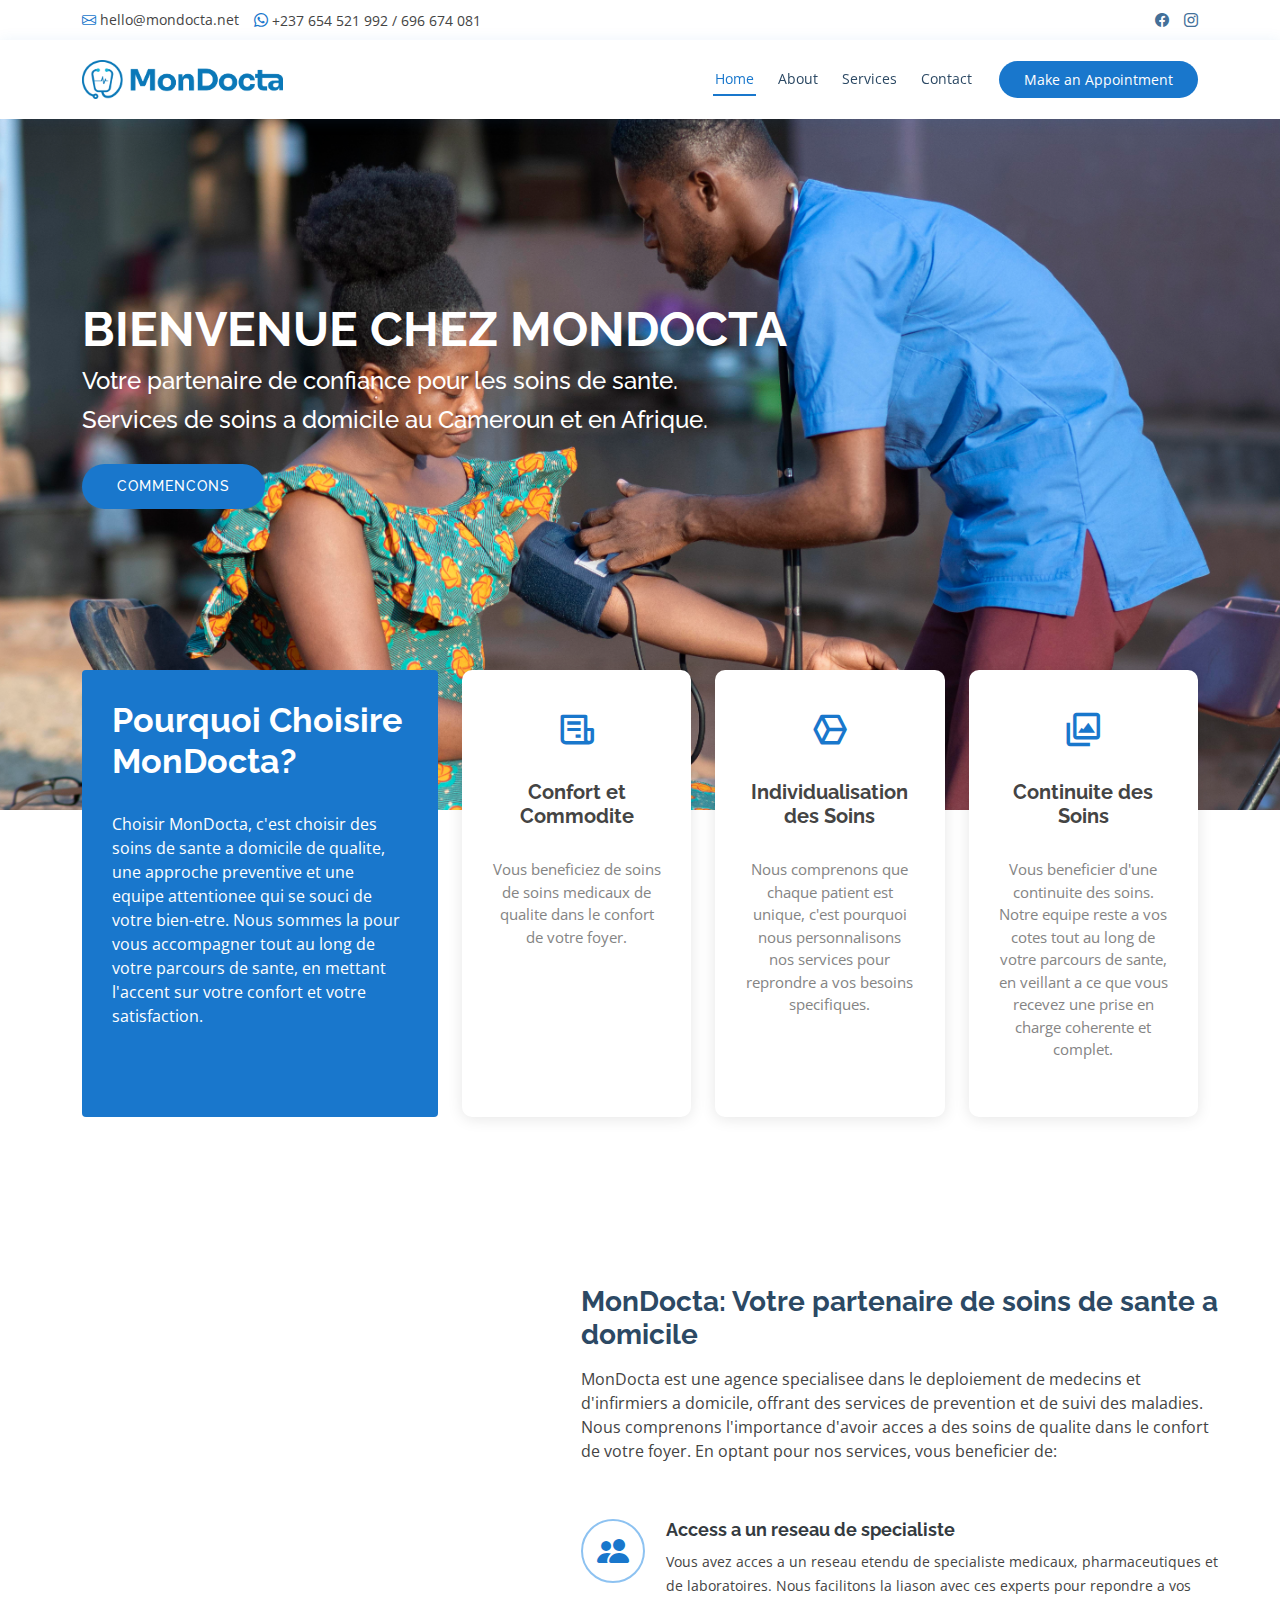
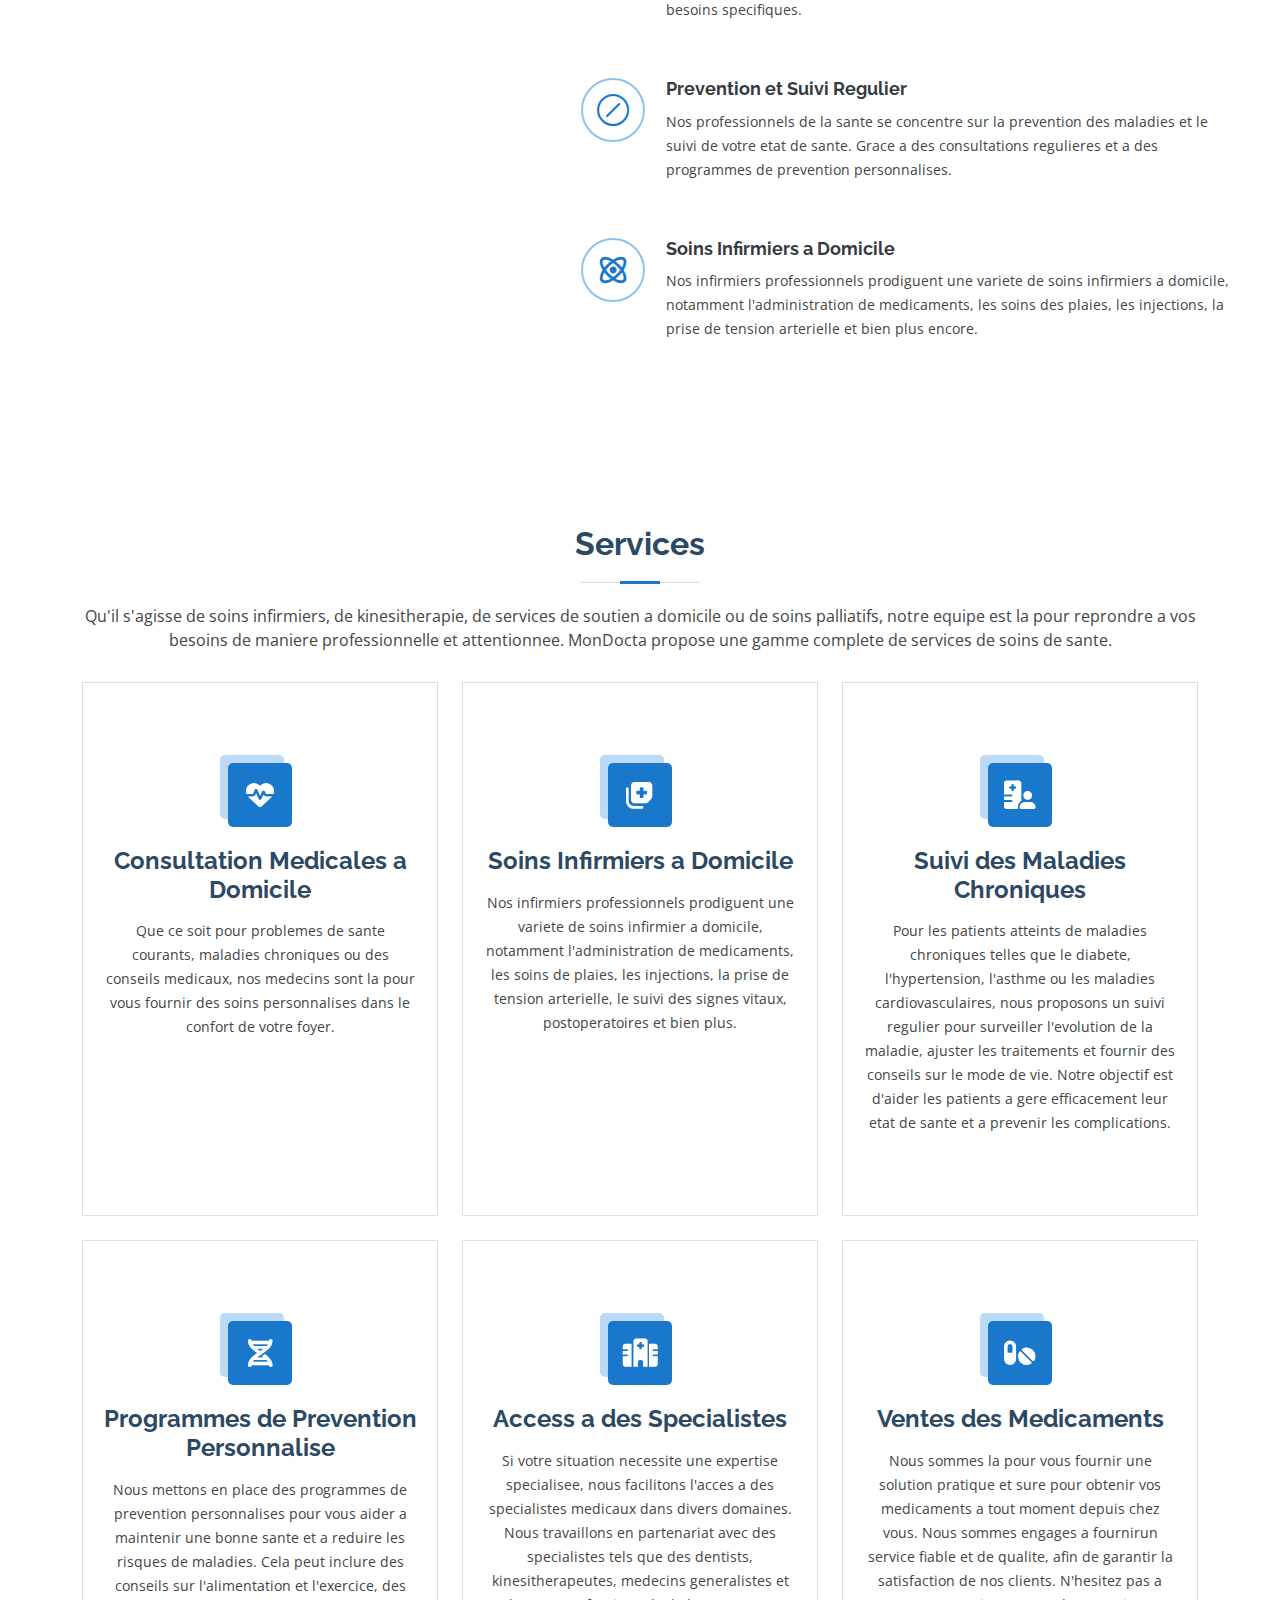
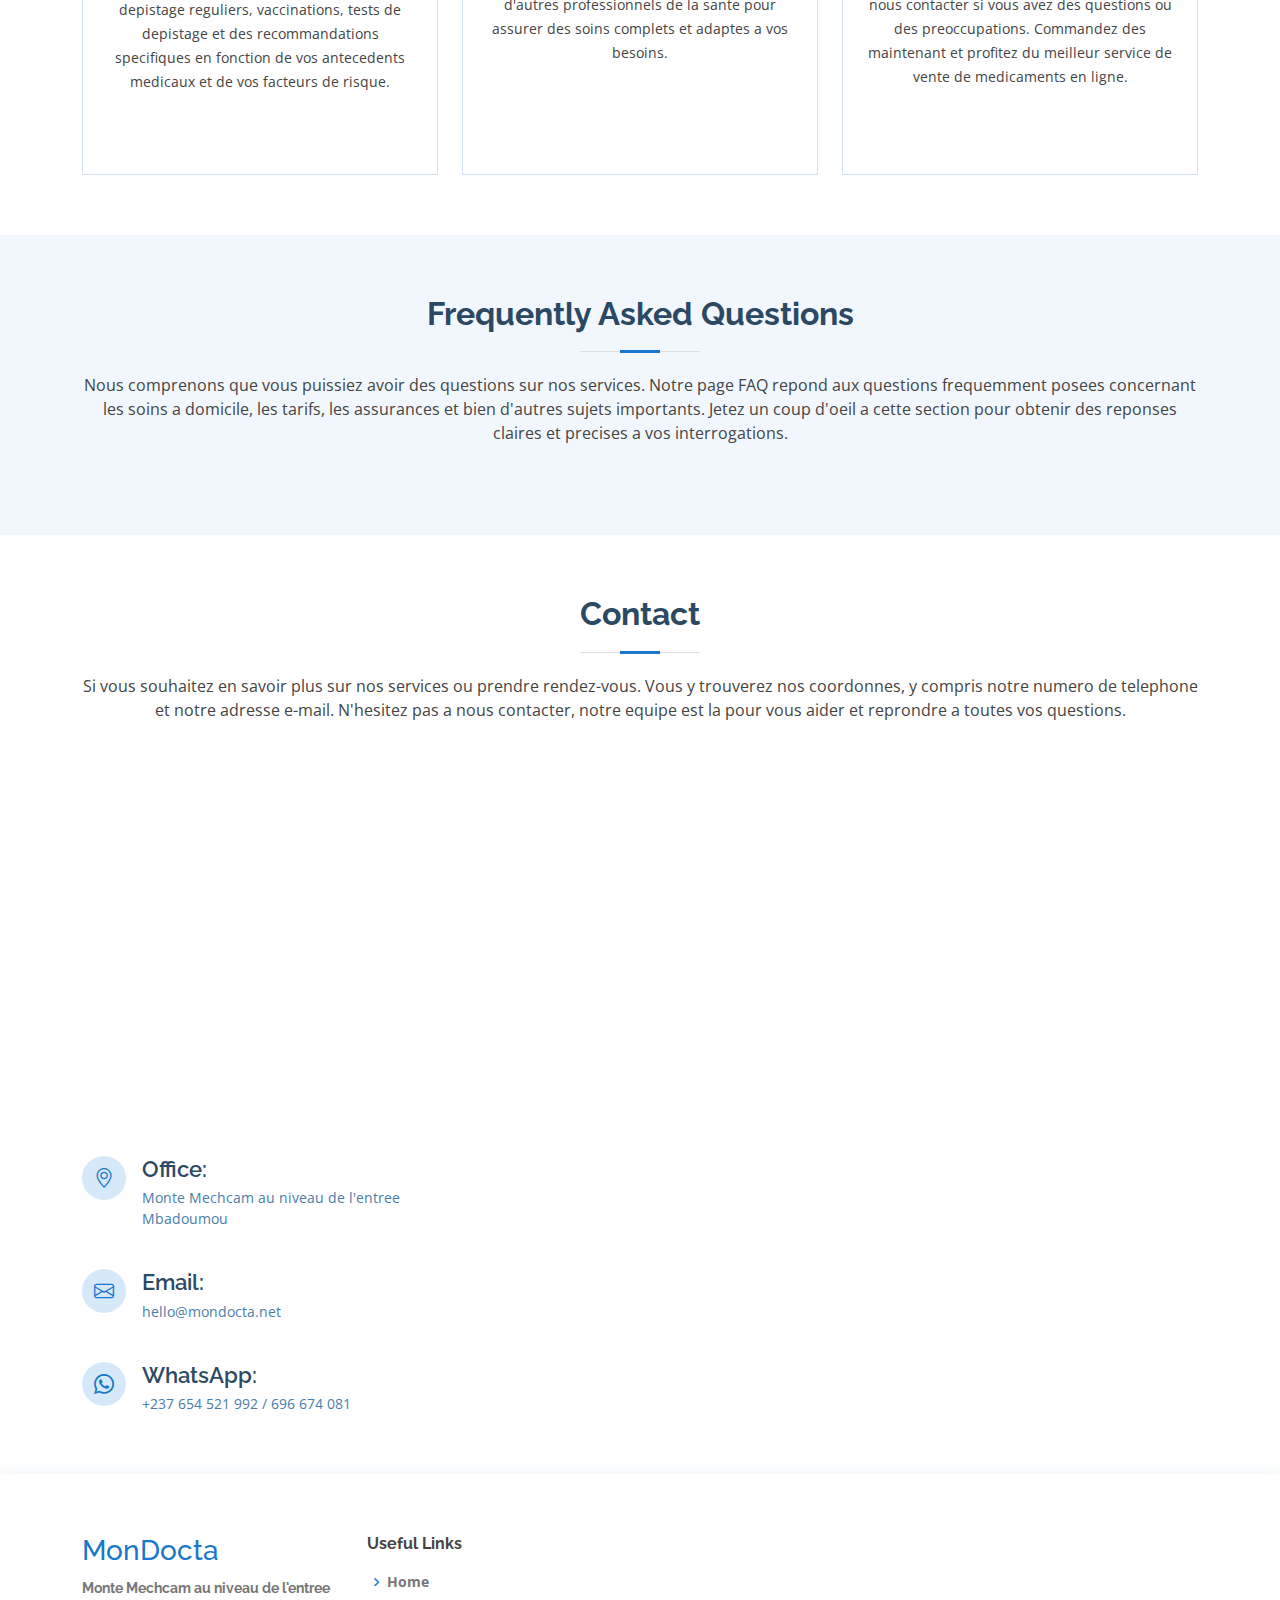
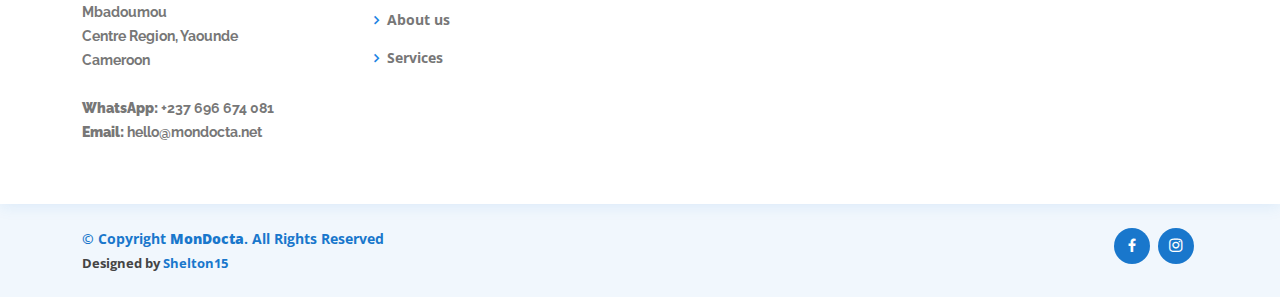
==== index.html @ c76dc9aa "icons changes" ====
<!DOCTYPE html>
<html lang="en">

<head>
  <meta charset="utf-8">
  <meta content="width=device-width, initial-scale=1.0" name="viewport">

  <title>MonDocta - Professional Healthcare Services</title>
  <meta content="" name="description">
  <meta content="" name="keywords">

  <!-- Favicons -->
  <link href="assets/img/Logo-4K.png" rel="icon">
  <link href="assets/img/Logo-4K.png" rel="apple-touch-icon">

  <!-- Google Fonts -->
  <link href="https://fonts.googleapis.com/css?family=Open+Sans:300,300i,400,400i,600,600i,700,700i|Raleway:300,300i,400,400i,500,500i,600,600i,700,700i|Poppins:300,300i,400,400i,500,500i,600,600i,700,700i" rel="stylesheet">

  <!-- Vendor CSS Files -->
  <link href="assets/vendor/fontawesome-free/css/all.min.css" rel="stylesheet">
  <link href="assets/vendor/animate.css/animate.min.css" rel="stylesheet">
  <link href="assets/vendor/bootstrap/css/bootstrap.min.css" rel="stylesheet">
  <link href="assets/vendor/bootstrap-icons/bootstrap-icons.css" rel="stylesheet">
  <link href="assets/vendor/boxicons/css/boxicons.min.css" rel="stylesheet">
  <link href="assets/vendor/glightbox/css/glightbox.min.css" rel="stylesheet">
  <link href="assets/vendor/remixicon/remixicon.css" rel="stylesheet">
  <link href="assets/vendor/swiper/swiper-bundle.min.css" rel="stylesheet">

  <!-- Template Main CSS File -->
  <link href="assets/css/style.css" rel="stylesheet">

  <!-- =======================================================
  * Template Name: Medilab
  * Updated: Mar 10 2023 with Bootstrap v5.2.3
  * Template URL: https://bootstrapmade.com/medilab-free-medical-bootstrap-theme/
  * Author: BootstrapMade.com
  * License: https://bootstrapmade.com/license/
  ======================================================== -->
</head>

<body>

  <!-- ======= Top Bar ======= -->
  <div id="topbar" class="d-flex align-items-center fixed-top">
    <div class="container d-flex justify-content-between">
      <div class="contact-info d-flex align-items-center">
        <i class="bi bi-envelope"></i> <a href="mailto:hello@mondocta.net">hello@mondocta.net</a>
        <i class="bi bi-whatsapp"></i> +237 654 521 992 / 696 674 081
      </div>
      <div class="d-none d-lg-flex social-links align-items-center">
        <!--<a href="#" class="twitter"><i class="bi bi-twitter"></i></a>-->
        <a href="https://www.facebook.com/mondocta237" class="facebook"><i class="bi bi-facebook"></i></a>
        <a href="https://www.instagram.com/mondocta237/" class="instagram"><i class="bi bi-instagram"></i></a>
        <!--<a href="#" class="linkedin"><i class="bi bi-linkedin"></i></i></a>-->
      </div>
    </div>
  </div>

  <!-- ======= Header ======= -->
  <header id="header" class="fixed-top">
    <div class="container d-flex align-items-center">

      <!-- <h1 class="logo me-auto"><a href="index.html">MonDocta</a></h1> -->
      <!-- Uncomment below if you prefer to use an image logo -->
      <a href="index.html" class="logo me-auto"><img src="assets/img/LOGO-TEXT-4K.png" alt="" class="img-fluid"></a>

      <nav id="navbar" class="navbar order-last order-lg-0">
        <ul>
          <li><a class="nav-link scrollto active" href="#hero">Home</a></li>
          <li><a class="nav-link scrollto" href="#about">About</a></li>
          <li><a class="nav-link scrollto" href="#services">Services</a></li>
          <!-- <li><a class="nav-link scrollto" href="#departments">Departments</a></li> -->
          <!-- <li><a class="nav-link scrollto" href="#doctors">Doctors</a></li> -->
          <!-- <li class="dropdown"><a href="#"><span>Drop Down</span> <i class="bi bi-chevron-down"></i></a> -->
            <!-- <ul> -->
              <!-- <li><a href="#">Drop Down 1</a></li> -->
              <!--<li class="dropdown"><a href="#"><span>Deep Drop Down</span> <i class="bi bi-chevron-right"></i></a>
                <ul>
                  <li><a href="#">Deep Drop Down 1</a></li>
                  <li><a href="#">Deep Drop Down 2</a></li>
                  <li><a href="#">Deep Drop Down 3</a></li>
                  <li><a href="#">Deep Drop Down 4</a></li>
                  <li><a href="#">Deep Drop Down 5</a></li>
                </ul>
              </li>-->
              <!-- <li><a href="#">Drop Down 2</a></li> -->
              <!-- <li><a href="#">Drop Down 3</a></li> -->
              <!-- <li><a href="#">Drop Down 4</a></li> -->
            <!-- </ul> -->
          <!-- </li> -->
          <li><a class="nav-link scrollto" href="#contact">Contact</a></li>
        </ul>
        <i class="bi bi-list mobile-nav-toggle"></i>
      </nav><!-- .navbar -->

      <a href="https://wa.me/+237696674081" class="appointment-btn scrollto"><span class="d-none d-md-inline">Make an</span> Appointment</a>

    </div>
  </header><!-- End Header -->

  <!-- ======= Hero Section ======= -->
  <section id="hero" class="d-flex align-items-center">
    <div class="container">
      <h1>Bienvenue chez MonDocta</h1>
      <h2>Votre partenaire de confiance pour les soins de sante.</h2>
      <h2>Services de soins a domicile au Cameroun et en Afrique.</h2>
      <a href="#about" class="btn-get-started scrollto">Commencons</a>
    </div>
  </section><!-- End Hero -->

  <main id="main">

    <!-- ======= Why Us Section ======= -->
    <section id="why-us" class="why-us">
      <div class="container">

        <div class="row">
          <div class="col-lg-4 d-flex align-items-stretch">
            <div class="content">
              <h3>Pourquoi Choisire MonDocta?</h3>
              <p>
                Choisir MonDocta, c'est choisir des soins de sante a domicile de qualite, une approche preventive et une equipe attentionee qui se souci 
                de votre bien-etre. Nous sommes la pour vous accompagner tout au long de votre parcours de sante, en mettant l'accent sur votre confort et votre 
                satisfaction.
              </p>
              <!-- <div class="text-center">
                <a href="#" class="more-btn">Learn More <i class="bx bx-chevron-right"></i></a>
              </div>    -->
            </div>
          </div>
          <div class="col-lg-8 d-flex align-items-stretch">
            <div class="icon-boxes d-flex flex-column justify-content-center">
              <div class="row">
                <div class="col-xl-4 d-flex align-items-stretch">
                  <div class="icon-box mt-4 mt-xl-0">
                    <i class="bx bx-receipt"></i>
                    <h4>Confort et Commodite</h4>
                    <p>Vous beneficiez de soins de soins medicaux de qualite dans le confort de votre foyer.</p>
                  </div>
                </div>
                <div class="col-xl-4 d-flex align-items-stretch">
                  <div class="icon-box mt-4 mt-xl-0">
                    <i class="bx bx-cube-alt"></i>
                    <h4>Individualisation des Soins</h4>
                    <p>Nous comprenons que chaque patient est unique, c'est pourquoi nous personnalisons nos services pour reprondre
                      a vos besoins specifiques.
                    </p>
                  </div>
                </div>
                <div class="col-xl-4 d-flex align-items-stretch">
                  <div class="icon-box mt-4 mt-xl-0">
                    <i class="bx bx-images"></i>
                    <h4>Continuite des Soins</h4>
                    <p>Vous beneficier d'une continuite des soins. Notre equipe reste a vos cotes tout au long de votre parcours de sante, 
                      en veillant a ce que vous recevez une prise en charge coherente et complet.
                    </p>
                  </div>
                </div>
              </div>
            </div><!-- End .content-->
          </div>
        </div>

      </div>
    </section><!-- End Why Us Section -->

    <!-- ======= About Section ======= -->
    <section id="about" class="about">
      <div class="container-fluid">

        <div class="row">
          <div class="col-xl-5 col-lg-6 video-box d-flex justify-content-center align-items-stretch position-relative">
            <!--replace with image here in css file -->
            <!--<a href="https://www.youtube.com/watch?v=jDDaplaOz7Q" class="glightbox play-btn mb-4"></a>-->
          </div>

          <div class="col-xl-7 col-lg-6 icon-boxes d-flex flex-column align-items-stretch justify-content-center py-5 px-lg-5">
            <h3>MonDocta: Votre partenaire de soins de sante a domicile</h3>
            <p>MonDocta est une agence specialisee dans le deploiement de medecins et d'infirmiers a domicile, offrant des services de prevention et de suivi des maladies.
              Nous comprenons l'importance d'avoir acces a des soins de qualite dans le confort de votre foyer. En optant pour nos services, vous beneficier de:
            </p>

            <div class="icon-box">
              <div class="icon"><i class="bi bi-people-fill"></i></div>
              <h4 class="title"><a href="">Access a un reseau de specialiste</a></h4>
              <p class="description">Vous avez acces a un reseau etendu de specialiste medicaux, pharmaceutiques et de laboratoires. Nous facilitons 
                la liason avec ces experts pour repondre a vos besoins specifiques.
              </p>
            </div>

            <div class="icon-box">
              <div class="icon"><i class="bi bi-slash-circle"></i></div>
              <h4 class="title"><a href="">Prevention et Suivi Regulier</a></h4>
              <p class="description">Nos professionnels de la sante se concentre sur la prevention des maladies et le suivi de votre etat de sante. Grace a des consultations regulieres et a des programmes de prevention
                personnalises.
              </p>
            </div>

            <div class="icon-box">
              <div class="icon"><i class="bx bx-atom"></i></div>
              <h4 class="title"><a href="">Soins Infirmiers a Domicile </a></h4>
              <p class="description">Nos infirmiers professionnels prodiguent une variete de soins infirmiers a domicile, notamment l'administration de medicaments, les soins des plaies, les injections, la prise de tension arterielle
                et bien plus encore.
              </p>
            </div>

          </div>
        </div>

      </div>
    </section><!-- End About Section -->

    <!-- ======= Counts Section ======= -->
    <!-- <section id="counts" class="counts">
      <div class="container">

        <div class="row">

          <div class="col-lg-3 col-md-6">
            <div class="count-box">
              <i class="fas fa-user-md"></i>
              <span data-purecounter-start="0" data-purecounter-end="85" data-purecounter-duration="1" class="purecounter"></span>
              <p>Doctors</p>
            </div>
          </div>

          <div class="col-lg-3 col-md-6 mt-5 mt-md-0">
            <div class="count-box">
              <i class="far fa-hospital"></i>
              <span data-purecounter-start="0" data-purecounter-end="18" data-purecounter-duration="1" class="purecounter"></span>
              <p>Departments</p>
            </div>
          </div>

          <div class="col-lg-3 col-md-6 mt-5 mt-lg-0">
            <div class="count-box">
              <i class="fas fa-flask"></i>
              <span data-purecounter-start="0" data-purecounter-end="12" data-purecounter-duration="1" class="purecounter"></span>
              <p>Research Labs</p>
            </div>
          </div>

          <div class="col-lg-3 col-md-6 mt-5 mt-lg-0">
            <div class="count-box">
              <i class="fas fa-award"></i>
              <span data-purecounter-start="0" data-purecounter-end="150" data-purecounter-duration="1" class="purecounter"></span>
              <p>Awards</p>
            </div>
          </div>

        </div>

      </div>
    </section>End Counts Section -->

    <!-- ======= Services Section ======= -->
    <section id="services" class="services">
      <div class="container">

        <div class="section-title">
          <h2>Services</h2>
          <p>Qu'il s'agisse de soins infirmiers, de kinesitherapie, de services de soutien a domicile ou de soins palliatifs,
            notre equipe est la pour reprondre a vos besoins de maniere professionnelle et attentionnee. MonDocta propose une
            gamme complete de services de soins de sante.
          </p>
        </div>

        <div class="row">
          <div class="col-lg-4 col-md-6 d-flex align-items-stretch">
            <div class="icon-box">
              <div class="icon"><i class="fas fa-heartbeat"></i></div>
              <h4><a href="">Consultation Medicales a Domicile</a></h4>
              <p>Que ce soit pour problemes de sante courants, maladies chroniques ou des conseils medicaux, nos 
                medecins sont la pour vous fournir des soins personnalises dans le confort de votre foyer. 
              </p>
            </div>
          </div>

          <div class="col-lg-4 col-md-6 d-flex align-items-stretch mt-4 mt-md-0">
            <div class="icon-box">
              <div class="icon"><i class="fas fa-notes-medical"></i></div>
              <h4><a href="">Soins Infirmiers a Domicile</a></h4>
              <p>Nos infirmiers professionnels prodiguent une variete de soins infirmier a domicile, notamment l'administration 
                de medicaments, les soins de plaies, les injections, la prise de tension arterielle, le suivi des signes vitaux,
                postoperatoires et bien plus.
              </p>
            </div>
          </div>

          <div class="col-lg-4 col-md-6 d-flex align-items-stretch mt-4 mt-lg-0">
            <div class="icon-box">
              <div class="icon"><i class="fas fa-hospital-user"></i></div>
              <h4><a href="">Suivi des Maladies Chroniques</a></h4>
              <p>Pour les patients atteints de maladies chroniques telles que le diabete, l'hypertension, l'asthme ou les maladies
                cardiovasculaires, nous proposons un suivi regulier pour surveiller l'evolution de la maladie, ajuster les traitements
                et fournir des conseils sur le mode de vie. Notre objectif est d'aider les patients a gere efficacement leur etat de sante
                et a prevenir les complications. 
              </p>
            </div>
          </div>

          <div class="col-lg-4 col-md-6 d-flex align-items-stretch mt-4">
            <div class="icon-box">
              <div class="icon"><i class="fas fa-dna"></i></div>
              <h4><a href="">Programmes de Prevention Personnalise</a></h4>
              <p>Nous mettons en place des programmes de prevention personnalises pour vous aider a maintenir une bonne sante et a reduire les
                risques de maladies. Cela peut inclure des conseils sur l'alimentation et l'exercice, des depistage reguliers, vaccinations, 
                tests de depistage et des recommandations specifiques en fonction de vos antecedents medicaux et de vos facteurs de risque.
              </p>
            </div>
          </div>

          <div class="col-lg-4 col-md-6 d-flex align-items-stretch mt-4">
            <div class="icon-box">
              <div class="icon"><i class="fas fa-hospital"></i></div>
              <h4><a href="">Access a des Specialistes</a></h4>
              <p>Si votre situation necessite une expertise specialisee, nous facilitons l'acces a des specialistes medicaux dans divers domaines.
                Nous travaillons en partenariat avec des specialistes tels que des dentists, kinesitherapeutes, medecins generalistes et d'autres
                professionnels de la sante pour assurer des soins complets et adaptes a vos besoins.
              </p>
            </div>
          </div>

          <div class="col-lg-4 col-md-6 d-flex align-items-stretch mt-4">
            <div class="icon-box">
              <div class="icon"><i class="fas fa-pills"></i></div>
              <h4><a href="">Ventes des Medicaments</a></h4>
              <p>Nous sommes la pour vous fournir une solution pratique et sure pour obtenir vos medicaments a tout moment depuis chez vous. Nous
                sommes engages a fournirun service fiable et de qualite, afin de garantir la satisfaction de nos clients. N'hesitez pas a nous 
                contacter si vous avez des questions ou des preoccupations. Commandez des maintenant et profitez du meilleur service de vente de 
                medicaments en ligne.
              </p>
            </div>
          </div>

        </div>

      </div>
    </section><!-- End Services Section -->

    <!-- ======= Appointment Section ======= -->
    <!-- <section id="appointment" class="appointment section-bg">
      <div class="container">

        <div class="section-title">
          <h2>Make an Appointment</h2>
          <p>Magnam dolores commodi suscipit. Necessitatibus eius consequatur ex aliquid fuga eum quidem. Sit sint consectetur velit. Quisquam quos quisquam cupiditate. Et nemo qui impedit suscipit alias ea. Quia fugiat sit in iste officiis commodi quidem hic quas.</p>
        </div>

        <form action="forms/appointment.php" method="post" role="form" class="php-email-form">
          <div class="row">
            <div class="col-md-4 form-group">
              <input type="text" name="name" class="form-control" id="name" placeholder="Your Name" data-rule="minlen:4" data-msg="Please enter at least 4 chars">
              <div class="validate"></div>
            </div>
            <div class="col-md-4 form-group mt-3 mt-md-0">
              <input type="email" class="form-control" name="email" id="email" placeholder="Your Email" data-rule="email" data-msg="Please enter a valid email">
              <div class="validate"></div>
            </div>
            <div class="col-md-4 form-group mt-3 mt-md-0">
              <input type="tel" class="form-control" name="phone" id="phone" placeholder="Your Phone" data-rule="minlen:4" data-msg="Please enter at least 4 chars">
              <div class="validate"></div>
            </div>
          </div>
          <div class="row">
            <div class="col-md-4 form-group mt-3">
              <input type="datetime" name="date" class="form-control datepicker" id="date" placeholder="Appointment Date" data-rule="minlen:4" data-msg="Please enter at least 4 chars">
              <div class="validate"></div>
            </div>
            <div class="col-md-4 form-group mt-3">
              <select name="department" id="department" class="form-select">
                <option value="">Select Department</option>
                <option value="Department 1">Department 1</option>
                <option value="Department 2">Department 2</option>
                <option value="Department 3">Department 3</option>
              </select>
              <div class="validate"></div>
            </div>
            <div class="col-md-4 form-group mt-3">
              <select name="doctor" id="doctor" class="form-select">
                <option value="">Select Doctor</option>
                <option value="Doctor 1">Doctor 1</option>
                <option value="Doctor 2">Doctor 2</option>
                <option value="Doctor 3">Doctor 3</option>
              </select>
              <div class="validate"></div>
            </div>
          </div>

          <div class="form-group mt-3">
            <textarea class="form-control" name="message" rows="5" placeholder="Message (Optional)"></textarea>
            <div class="validate"></div>
          </div>
          <div class="mb-3">
            <div class="loading">Loading</div>
            <div class="error-message"></div>
            <div class="sent-message">Your appointment request has been sent successfully. Thank you!</div>
          </div>
          <div class="text-center"><button type="submit">Make an Appointment</button></div>
        </form>

      </div>
    </section>End Appointment Section -->

    <!-- ======= Departments Section ======= -->
    <!-- <section id="departments" class="departments">
      <div class="container">

        <div class="section-title">
          <h2>Departments</h2>
          <p>Magnam dolores commodi suscipit. Necessitatibus eius consequatur ex aliquid fuga eum quidem. Sit sint consectetur velit. Quisquam quos quisquam cupiditate. Et nemo qui impedit suscipit alias ea. Quia fugiat sit in iste officiis commodi quidem hic quas.</p>
        </div>

        <div class="row gy-4">
          <div class="col-lg-3">
            <ul class="nav nav-tabs flex-column">
              <li class="nav-item">
                <a class="nav-link active show" data-bs-toggle="tab" href="#tab-1">Cardiology</a>
              </li>
              <li class="nav-item">
                <a class="nav-link" data-bs-toggle="tab" href="#tab-2">Neurology</a>
              </li>
              <li class="nav-item">
                <a class="nav-link" data-bs-toggle="tab" href="#tab-3">Hepatology</a>
              </li>
              <li class="nav-item">
                <a class="nav-link" data-bs-toggle="tab" href="#tab-4">Pediatrics</a>
              </li>
              <li class="nav-item">
                <a class="nav-link" data-bs-toggle="tab" href="#tab-5">Eye Care</a>
              </li>
            </ul>
          </div>
          <div class="col-lg-9">
            <div class="tab-content">
              <div class="tab-pane active show" id="tab-1">
                <div class="row gy-4">
                  <div class="col-lg-8 details order-2 order-lg-1">
                    <h3>Cardiology</h3>
                    <p class="fst-italic">Qui laudantium consequatur laborum sit qui ad sapiente dila parde sonata raqer a videna mareta paulona marka</p>
                    <p>Et nobis maiores eius. Voluptatibus ut enim blanditiis atque harum sint. Laborum eos ipsum ipsa odit magni. Incidunt hic ut molestiae aut qui. Est repellat minima eveniet eius et quis magni nihil. Consequatur dolorem quaerat quos qui similique accusamus nostrum rem vero</p>
                  </div>
                  <div class="col-lg-4 text-center order-1 order-lg-2">
                    <img src="assets/img/departments-1.jpg" alt="" class="img-fluid">
                  </div>
                </div>
              </div>
              <div class="tab-pane" id="tab-2">
                <div class="row gy-4">
                  <div class="col-lg-8 details order-2 order-lg-1">
                    <h3>Et blanditiis nemo veritatis excepturi</h3>
                    <p class="fst-italic">Qui laudantium consequatur laborum sit qui ad sapiente dila parde sonata raqer a videna mareta paulona marka</p>
                    <p>Ea ipsum voluptatem consequatur quis est. Illum error ullam omnis quia et reiciendis sunt sunt est. Non aliquid repellendus itaque accusamus eius et velit ipsa voluptates. Optio nesciunt eaque beatae accusamus lerode pakto madirna desera vafle de nideran pal</p>
                  </div>
                  <div class="col-lg-4 text-center order-1 order-lg-2">
                    <img src="assets/img/departments-2.jpg" alt="" class="img-fluid">
                  </div>
                </div>
              </div>
              <div class="tab-pane" id="tab-3">
                <div class="row gy-4">
                  <div class="col-lg-8 details order-2 order-lg-1">
                    <h3>Impedit facilis occaecati odio neque aperiam sit</h3>
                    <p class="fst-italic">Eos voluptatibus quo. Odio similique illum id quidem non enim fuga. Qui natus non sunt dicta dolor et. In asperiores velit quaerat perferendis aut</p>
                    <p>Iure officiis odit rerum. Harum sequi eum illum corrupti culpa veritatis quisquam. Neque necessitatibus illo rerum eum ut. Commodi ipsam minima molestiae sed laboriosam a iste odio. Earum odit nesciunt fugiat sit ullam. Soluta et harum voluptatem optio quae</p>
                  </div>
                  <div class="col-lg-4 text-center order-1 order-lg-2">
                    <img src="assets/img/departments-3.jpg" alt="" class="img-fluid">
                  </div>
                </div>
              </div>
              <div class="tab-pane" id="tab-4">
                <div class="row gy-4">
                  <div class="col-lg-8 details order-2 order-lg-1">
                    <h3>Fuga dolores inventore laboriosam ut est accusamus laboriosam dolore</h3>
                    <p class="fst-italic">Totam aperiam accusamus. Repellat consequuntur iure voluptas iure porro quis delectus</p>
                    <p>Eaque consequuntur consequuntur libero expedita in voluptas. Nostrum ipsam necessitatibus aliquam fugiat debitis quis velit. Eum ex maxime error in consequatur corporis atque. Eligendi asperiores sed qui veritatis aperiam quia a laborum inventore</p>
                  </div>
                  <div class="col-lg-4 text-center order-1 order-lg-2">
                    <img src="assets/img/departments-4.jpg" alt="" class="img-fluid">
                  </div>
                </div>
              </div>
              <div class="tab-pane" id="tab-5">
                <div class="row gy-4">
                  <div class="col-lg-8 details order-2 order-lg-1">
                    <h3>Est eveniet ipsam sindera pad rone matrelat sando reda</h3>
                    <p class="fst-italic">Omnis blanditiis saepe eos autem qui sunt debitis porro quia.</p>
                    <p>Exercitationem nostrum omnis. Ut reiciendis repudiandae minus. Omnis recusandae ut non quam ut quod eius qui. Ipsum quia odit vero atque qui quibusdam amet. Occaecati sed est sint aut vitae molestiae voluptate vel</p>
                  </div>
                  <div class="col-lg-4 text-center order-1 order-lg-2">
                    <img src="assets/img/departments-5.jpg" alt="" class="img-fluid">
                  </div>
                </div>
              </div>
            </div>
          </div>
        </div>

      </div>
    </section>End Departments Section -->

    <!-- ======= Doctors Section ======= -->
    <!-- <section id="doctors" class="doctors">
      <div class="container">

        <div class="section-title">
          <h2>Doctors and Nurses</h2>
          <p>Magnam dolores commodi suscipit. Necessitatibus eius consequatur ex aliquid fuga eum quidem. Sit sint consectetur velit. Quisquam quos quisquam cupiditate. Et nemo qui impedit suscipit alias ea. Quia fugiat sit in iste officiis commodi quidem hic quas.</p>
        </div>

        <div class="row">

          <div class="col-lg-6">
            <div class="member d-flex align-items-start">
              <div class="pic"><img src="assets/img/doctors/doctors-1.jpg" class="img-fluid" alt=""></div>
              <div class="member-info">
                <h4>Walter White</h4>
                <span>Chief Medical Officer</span>
                <p>Explicabo voluptatem mollitia et repellat qui dolorum quasi</p>
                <div class="social">
                  <a href=""><i class="ri-twitter-fill"></i></a>
                  <a href=""><i class="ri-facebook-fill"></i></a>
                  <a href=""><i class="ri-instagram-fill"></i></a>
                  <a href=""> <i class="ri-linkedin-box-fill"></i> </a>
                </div>
              </div>
            </div>
          </div>

          <div class="col-lg-6 mt-4 mt-lg-0">
            <div class="member d-flex align-items-start">
              <div class="pic"><img src="assets/img/doctors/doctors-2.jpg" class="img-fluid" alt=""></div>
              <div class="member-info">
                <h4>Sarah Jhonson</h4>
                <span>Anesthesiologist</span>
                <p>Aut maiores voluptates amet et quis praesentium qui senda para</p>
                <div class="social">
                  <a href=""><i class="ri-twitter-fill"></i></a>
                  <a href=""><i class="ri-facebook-fill"></i></a>
                  <a href=""><i class="ri-instagram-fill"></i></a>
                  <a href=""> <i class="ri-linkedin-box-fill"></i> </a>
                </div>
              </div>
            </div>
          </div>

          <div class="col-lg-6 mt-4">
            <div class="member d-flex align-items-start">
              <div class="pic"><img src="assets/img/doctors/doctors-3.jpg" class="img-fluid" alt=""></div>
              <div class="member-info">
                <h4>William Anderson</h4>
                <span>Cardiology</span>
                <p>Quisquam facilis cum velit laborum corrupti fuga rerum quia</p>
                <div class="social">
                  <a href=""><i class="ri-twitter-fill"></i></a>
                  <a href=""><i class="ri-facebook-fill"></i></a>
                  <a href=""><i class="ri-instagram-fill"></i></a>
                  <a href=""> <i class="ri-linkedin-box-fill"></i> </a>
                </div>
              </div>
            </div>
          </div>

          <div class="col-lg-6 mt-4">
            <div class="member d-flex align-items-start">
              <div class="pic"><img src="assets/img/doctors/doctors-4.jpg" class="img-fluid" alt=""></div>
              <div class="member-info">
                <h4>Amanda Jepson</h4>
                <span>Neurosurgeon</span>
                <p>Dolorum tempora officiis odit laborum officiis et et accusamus</p>
                <div class="social">
                  <a href=""><i class="ri-twitter-fill"></i></a>
                  <a href=""><i class="ri-facebook-fill"></i></a>
                  <a href=""><i class="ri-instagram-fill"></i></a>
                  <a href=""> <i class="ri-linkedin-box-fill"></i> </a>
                </div>
              </div>
            </div>
          </div>

        </div>

      </div>
    </section>End Doctors Section -->

    <!-- ======= Frequently Asked Questions Section ======= -->
    <section id="faq" class="faq section-bg">
      <div class="container">

        <div class="section-title">
          <h2>Frequently Asked Questions</h2>
          <p>Nous comprenons que vous puissiez avoir des questions sur nos services. Notre page FAQ repond aux questions frequemment posees concernant les soins a domicile,
            les tarifs, les assurances et bien d'autres sujets importants. Jetez un coup d'oeil a cette section pour obtenir des reponses claires et precises a vos interrogations.
          </p>
        </div>

        <!-- <div class="faq-list">
          <ul>
            <li data-aos="fade-up">
              <i class="bx bx-help-circle icon-help"></i> <a data-bs-toggle="collapse" class="collapse" data-bs-target="#faq-list-1">Non consectetur a erat nam at lectus urna duis? <i class="bx bx-chevron-down icon-show"></i><i class="bx bx-chevron-up icon-close"></i></a>
              <div id="faq-list-1" class="collapse show" data-bs-parent=".faq-list">
                <p>
                  Feugiat pretium nibh ipsum consequat. Tempus iaculis urna id volutpat lacus laoreet non curabitur gravida. Venenatis lectus magna fringilla urna porttitor rhoncus dolor purus non.
                </p>
              </div>
            </li>

            <li data-aos="fade-up" data-aos-delay="100">
              <i class="bx bx-help-circle icon-help"></i> <a data-bs-toggle="collapse" data-bs-target="#faq-list-2" class="collapsed">Feugiat scelerisque varius morbi enim nunc? <i class="bx bx-chevron-down icon-show"></i><i class="bx bx-chevron-up icon-close"></i></a>
              <div id="faq-list-2" class="collapse" data-bs-parent=".faq-list">
                <p>
                  Dolor sit amet consectetur adipiscing elit pellentesque habitant morbi. Id interdum velit laoreet id donec ultrices. Fringilla phasellus faucibus scelerisque eleifend donec pretium. Est pellentesque elit ullamcorper dignissim. Mauris ultrices eros in cursus turpis massa tincidunt dui.
                </p>
              </div>
            </li>

            <li data-aos="fade-up" data-aos-delay="200">
              <i class="bx bx-help-circle icon-help"></i> <a data-bs-toggle="collapse" data-bs-target="#faq-list-3" class="collapsed">Dolor sit amet consectetur adipiscing elit? <i class="bx bx-chevron-down icon-show"></i><i class="bx bx-chevron-up icon-close"></i></a>
              <div id="faq-list-3" class="collapse" data-bs-parent=".faq-list">
                <p>
                  Eleifend mi in nulla posuere sollicitudin aliquam ultrices sagittis orci. Faucibus pulvinar elementum integer enim. Sem nulla pharetra diam sit amet nisl suscipit. Rutrum tellus pellentesque eu tincidunt. Lectus urna duis convallis convallis tellus. Urna molestie at elementum eu facilisis sed odio morbi quis
                </p>
              </div>
            </li>

            <li data-aos="fade-up" data-aos-delay="300">
              <i class="bx bx-help-circle icon-help"></i> <a data-bs-toggle="collapse" data-bs-target="#faq-list-4" class="collapsed">Tempus quam pellentesque nec nam aliquam sem et tortor consequat? <i class="bx bx-chevron-down icon-show"></i><i class="bx bx-chevron-up icon-close"></i></a>
              <div id="faq-list-4" class="collapse" data-bs-parent=".faq-list">
                <p>
                  Molestie a iaculis at erat pellentesque adipiscing commodo. Dignissim suspendisse in est ante in. Nunc vel risus commodo viverra maecenas accumsan. Sit amet nisl suscipit adipiscing bibendum est. Purus gravida quis blandit turpis cursus in.
                </p>
              </div>
            </li>

            <li data-aos="fade-up" data-aos-delay="400">
              <i class="bx bx-help-circle icon-help"></i> <a data-bs-toggle="collapse" data-bs-target="#faq-list-5" class="collapsed">Tortor vitae purus faucibus ornare. Varius vel pharetra vel turpis nunc eget lorem dolor? <i class="bx bx-chevron-down icon-show"></i><i class="bx bx-chevron-up icon-close"></i></a>
              <div id="faq-list-5" class="collapse" data-bs-parent=".faq-list">
                <p>
                  Laoreet sit amet cursus sit amet dictum sit amet justo. Mauris vitae ultricies leo integer malesuada nunc vel. Tincidunt eget nullam non nisi est sit amet. Turpis nunc eget lorem dolor sed. Ut venenatis tellus in metus vulputate eu scelerisque.
                </p>
              </div>
            </li>

          </ul>
        </div> -->

      </div>
    </section><!-- End Frequently Asked Questions Section -->

    <!-- ======= Testimonials Section ======= -->
    <!-- <section id="testimonials" class="testimonials"> 
      <div class="container">

        <div class="testimonials-slider swiper" data-aos="fade-up" data-aos-delay="100">
          <div class="swiper-wrapper">

            <div class="swiper-slide">
              <div class="testimonial-wrap">
                <div class="testimonial-item">
                  <img src="assets/img/testimonials/testimonials-1.jpg" class="testimonial-img" alt="">
                  <h3>Saul Goodman</h3>
                  <h4>Ceo &amp; Founder</h4>
                  <p>
                    <i class="bx bxs-quote-alt-left quote-icon-left"></i>
                    Proin iaculis purus consequat sem cure digni ssim donec porttitora entum suscipit rhoncus. Accusantium quam, ultricies eget id, aliquam eget nibh et. Maecen aliquam, risus at semper.
                    <i class="bx bxs-quote-alt-right quote-icon-right"></i>
                  </p>
                </div>
              </div> -->
            <!-- </div>End testimonial item -->

            <!-- <div class="swiper-slide">
              <div class="testimonial-wrap">
                <div class="testimonial-item">
                  <img src="assets/img/testimonials/testimonials-2.jpg" class="testimonial-img" alt="">
                  <h3>Sara Wilsson</h3>
                  <h4>Designer</h4>
                  <p>
                    <i class="bx bxs-quote-alt-left quote-icon-left"></i>
                    Export tempor illum tamen malis malis eram quae irure esse labore quem cillum quid cillum eram malis quorum velit fore eram velit sunt aliqua noster fugiat irure amet legam anim culpa.
                    <i class="bx bxs-quote-alt-right quote-icon-right"></i>
                  </p>
                </div>
              </div>
            </div>End testimonial item -->

            <!-- <div class="swiper-slide">
              <div class="testimonial-wrap">
                <div class="testimonial-item">
                  <img src="assets/img/testimonials/testimonials-3.jpg" class="testimonial-img" alt="">
                  <h3>Jena Karlis</h3>
                  <h4>Store Owner</h4>
                  <p>
                    <i class="bx bxs-quote-alt-left quote-icon-left"></i>
                    Enim nisi quem export duis labore cillum quae magna enim sint quorum nulla quem veniam duis minim tempor labore quem eram duis noster aute amet eram fore quis sint minim.
                    <i class="bx bxs-quote-alt-right quote-icon-right"></i>
                  </p>
                </div>
              </div>
            </div>End testimonial item -->

            <!-- <div class="swiper-slide">
              <div class="testimonial-wrap">
                <div class="testimonial-item">
                  <img src="assets/img/testimonials/testimonials-4.jpg" class="testimonial-img" alt="">
                  <h3>Matt Brandon</h3>
                  <h4>Freelancer</h4>
                  <p>
                    <i class="bx bxs-quote-alt-left quote-icon-left"></i>
                    Fugiat enim eram quae cillum dolore dolor amet nulla culpa multos export minim fugiat minim velit minim dolor enim duis veniam ipsum anim magna sunt elit fore quem dolore labore illum veniam.
                    <i class="bx bxs-quote-alt-right quote-icon-right"></i>
                  </p>
                </div>
              </div>
            </div>End testimonial item -->

            <!-- <div class="swiper-slide">
              <div class="testimonial-wrap">
                <div class="testimonial-item">
                  <img src="assets/img/testimonials/testimonials-5.jpg" class="testimonial-img" alt="">
                  <h3>John Larson</h3>
                  <h4>Entrepreneur</h4>
                  <p>
                    <i class="bx bxs-quote-alt-left quote-icon-left"></i>
                    Quis quorum aliqua sint quem legam fore sunt eram irure aliqua veniam tempor noster veniam enim culpa labore duis sunt culpa nulla illum cillum fugiat legam esse veniam culpa fore nisi cillum quid.
                    <i class="bx bxs-quote-alt-right quote-icon-right"></i>
                  </p>
                </div>
              </div>
            </div>End testimonial item -->

          <!-- </div>
          <div class="swiper-pagination"></div>
        </div>

      </div> 
    </section>End Testimonials Section -->

    <!-- ======= Gallery Section ======= -->
    <!-- <section id="gallery" class="gallery">
      <div class="container">

        <div class="section-title">
          <h2>Gallery</h2>
          <p>Magnam dolores commodi suscipit. Necessitatibus eius consequatur ex aliquid fuga eum quidem. Sit sint consectetur velit. Quisquam quos quisquam cupiditate. Et nemo qui impedit suscipit alias ea. Quia fugiat sit in iste officiis commodi quidem hic quas.</p>
        </div>
      </div>

      <div class="container-fluid">
        <div class="row g-0">

          <div class="col-lg-3 col-md-4">
            <div class="gallery-item">
              <a href="assets/img/gallery/gallery-1.jpg" class="galelry-lightbox">
                <img src="assets/img/gallery/gallery-1.jpg" alt="" class="img-fluid">
              </a>
            </div>
          </div>

          <div class="col-lg-3 col-md-4">
            <div class="gallery-item">
              <a href="assets/img/gallery/gallery-2.jpg" class="galelry-lightbox">
                <img src="assets/img/gallery/gallery-2.jpg" alt="" class="img-fluid">
              </a>
            </div>
          </div>

          <div class="col-lg-3 col-md-4">
            <div class="gallery-item">
              <a href="assets/img/gallery/gallery-3.jpg" class="galelry-lightbox">
                <img src="assets/img/gallery/gallery-3.jpg" alt="" class="img-fluid">
              </a>
            </div>
          </div>

          <div class="col-lg-3 col-md-4">
            <div class="gallery-item">
              <a href="assets/img/gallery/gallery-4.jpg" class="galelry-lightbox">
                <img src="assets/img/gallery/gallery-4.jpg" alt="" class="img-fluid">
              </a>
            </div>
          </div>

          <div class="col-lg-3 col-md-4">
            <div class="gallery-item">
              <a href="assets/img/gallery/gallery-5.jpg" class="galelry-lightbox">
                <img src="assets/img/gallery/gallery-5.jpg" alt="" class="img-fluid">
              </a>
            </div>
          </div>

          <div class="col-lg-3 col-md-4">
            <div class="gallery-item">
              <a href="assets/img/gallery/gallery-6.jpg" class="galelry-lightbox">
                <img src="assets/img/gallery/gallery-6.jpg" alt="" class="img-fluid">
              </a>
            </div>
          </div>

          <div class="col-lg-3 col-md-4">
            <div class="gallery-item">
              <a href="assets/img/gallery/gallery-7.jpg" class="galelry-lightbox">
                <img src="assets/img/gallery/gallery-7.jpg" alt="" class="img-fluid">
              </a>
            </div>
          </div>

          <div class="col-lg-3 col-md-4">
            <div class="gallery-item">
              <a href="assets/img/gallery/gallery-8.jpg" class="galelry-lightbox">
                <img src="assets/img/gallery/gallery-8.jpg" alt="" class="img-fluid">
              </a>
            </div>
          </div>

        </div>

      </div>
    </section>End Gallery Section -->

    <!-- ======= Contact Section ======= -->
    <section id="contact" class="contact">
      <div class="container">

        <div class="section-title">
          <h2>Contact</h2>
          <p>Si vous souhaitez en savoir plus sur nos services ou prendre rendez-vous. Vous y trouverez nos coordonnes, y compris notre numero de telephone et notre adresse
            e-mail. N'hesitez pas a nous contacter, notre equipe est la pour vous aider et reprondre a toutes vos questions.
          </p>
        </div>
      </div>

      <div>
        <iframe style="border:0; width: 100%; height: 350px;" src="https://www.google.com/maps/embed?pb=!1m18!1m12!1m3!1d14571.10672051301!2d11.448746654004172!3d3.80347956853258!2m3!1f0!2f0!3f0!3m2!1i1024!2i768!4f13.1!3m3!1m2!1s0x108bd1d62c23fddf%3A0x96c4957d9091d6ec!2sMbandoumou!5e0!3m2!1sen!2scm!4v1690363683312!5m2!1sen!2scm" width="600" height="450" style="border:0;" allowfullscreen="" loading="lazy" referrerpolicy="no-referrer-when-downgrade"></iframe>
      </div>

      <div class="container">
        <div class="row mt-5">

          <div class="col-lg-4">
            <div class="info">
              <div class="address">
                <i class="bi bi-geo-alt"></i>
                <!-- <h4>Location:</h4>
                <p>Carriere de Loboudi, Centre Region, Yaounde</p> -->
                <h4>Office:</h4>
                <p>Monte Mechcam au niveau de l'entree Mbadoumou</p>
              </div>

              <div class="email">
                <i class="bi bi-envelope"></i>
                <h4>Email:</h4>
                <p>hello@mondocta.net</p>
              </div>

              <div class="phone">
                <i class="bi bi-whatsapp"></i>
                <h4>WhatsApp:</h4>
                <p>+237 654 521 992 / 696 674 081</p>
              </div>

            </div>

          </div>

          <!-- <div class="col-lg-8 mt-5 mt-lg-0">

            <form action="forms/contact.php" method="post" role="form" class="php-email-form">
              <div class="row">
                <div class="col-md-6 form-group">
                  <input type="text" name="name" class="form-control" id="name" placeholder="Your Name" required>
                </div>
                <div class="col-md-6 form-group mt-3 mt-md-0">
                  <input type="email" class="form-control" name="email" id="email" placeholder="Your Email" required>
                </div>
              </div>
              <div class="form-group mt-3">
                <input type="text" class="form-control" name="subject" id="subject" placeholder="Subject" required>
              </div>
              <div class="form-group mt-3">
                <textarea class="form-control" name="message" rows="5" placeholder="Message" required></textarea>
              </div>
              <div class="my-3">
                <div class="loading">Loading</div>
                <div class="error-message"></div>
                <div class="sent-message">Your message has been sent. Thank you!</div>
              </div>
              <div class="text-center"><button type="submit">Send Message</button></div>
            </form>

          </div> -->

        </div>

      </div>
    </section><!-- End Contact Section -->

  </main><!-- End #main -->

  <!-- ======= Footer ======= -->
  <footer id="footer">

    <div class="footer-top">
      <div class="container">
        <div class="row">

          <div class="col-lg-3 col-md-6 footer-contact">
            <h3>MonDocta</h3>
            <p>
              Monte Mechcam au niveau de l'entree Mbadoumou <br>
              Centre Region, Yaounde<br>
              Cameroon <br><br>
              <strong>WhatsApp:</strong> +237 696 674 081<br>
              <strong>Email:</strong> hello@mondocta.net<br>
            </p>
          </div>

          <div class="col-lg-2 col-md-6 footer-links">
            <h4>Useful Links</h4>
            <ul>
              <li><i class="bx bx-chevron-right"></i> <a href="#hero">Home</a></li>
              <li><i class="bx bx-chevron-right"></i> <a href="#about">About us</a></li>
              <li><i class="bx bx-chevron-right"></i> <a href="#services">Services</a></li>
              <!-- <li><i class="bx bx-chevron-right"></i> <a href="#">Terms of service</a></li>
              <li><i class="bx bx-chevron-right"></i> <a href="#">Privacy policy</a></li> -->
            </ul>
          </div>

          <div class="col-lg-3 col-md-6 footer-links">
            <!--<h4>Our Services</h4>
            <ul>
              <li><i class="bx bx-chevron-right"></i> <a href="#">Web Design</a></li>
              <li><i class="bx bx-chevron-right"></i> <a href="#">Web Development</a></li>
              <li><i class="bx bx-chevron-right"></i> <a href="#">Product Management</a></li>
              <li><i class="bx bx-chevron-right"></i> <a href="#">Marketing</a></li>
              <li><i class="bx bx-chevron-right"></i> <a href="#">Graphic Design</a></li>
            </ul>-->
          </div>

          <!-- <div class="col-lg-4 col-md-6 footer-newsletter">
            <h4>Join Our Newsletter</h4>
            <p>Tamen quem nulla quae legam multos aute sint culpa legam noster magna</p>
            <form action="" method="post">
              <input type="email" name="email"><input type="submit" value="Subscribe">
            </form>
          </div> -->

        </div>
      </div>
    </div>

    <div class="container d-md-flex py-4">

      <div class="me-md-auto text-center text-md-start">
        <div class="copyright">
          &copy; Copyright <strong><span>MonDocta</span></strong>. All Rights Reserved
        </div>
        <div class="credits">
          <!-- All the links in the footer should remain intact. -->
          <!-- You can delete the links only if you purchased the pro version. -->
          <!-- Licensing information: https://bootstrapmade.com/license/ -->
          <!-- Purchase the pro version with working PHP/AJAX contact form: https://bootstrapmade.com/medilab-free-medical-bootstrap-theme/ -->
          Designed by <a href="https://github.com/shelton15">Shelton15</a>
        </div>
      </div>
      <div class="social-links text-center text-md-right pt-3 pt-md-0">
        <!--<a href="#" class="twitter"><i class="bx bxl-twitter"></i></a>-->
        <a href="https://www.facebook.com/mondocta237" class="facebook"><i class="bx bxl-facebook"></i></a>
        <a href="https://www.instagram.com/mondocta237/" class="instagram"><i class="bx bxl-instagram"></i></a>
        <!--<a href="#" class="google-plus"><i class="bx bxl-skype"></i></a>
        <a href="#" class="linkedin"><i class="bx bxl-linkedin"></i></a>-->
      </div>
    </div>
  </footer><!-- End Footer -->

  <div id="preloader"></div>
  <a href="#" class="back-to-top d-flex align-items-center justify-content-center"><i class="bi bi-arrow-up-short"></i></a>

  <!-- Vendor JS Files -->
  <script src="assets/vendor/purecounter/purecounter_vanilla.js"></script>
  <script src="assets/vendor/bootstrap/js/bootstrap.bundle.min.js"></script>
  <script src="assets/vendor/glightbox/js/glightbox.min.js"></script>
  <script src="assets/vendor/swiper/swiper-bundle.min.js"></script>
  <script src="assets/vendor/php-email-form/validate.js"></script>

  <!-- Template Main JS File -->
  <script src="assets/js/main.js"></script>

</body>

</html>
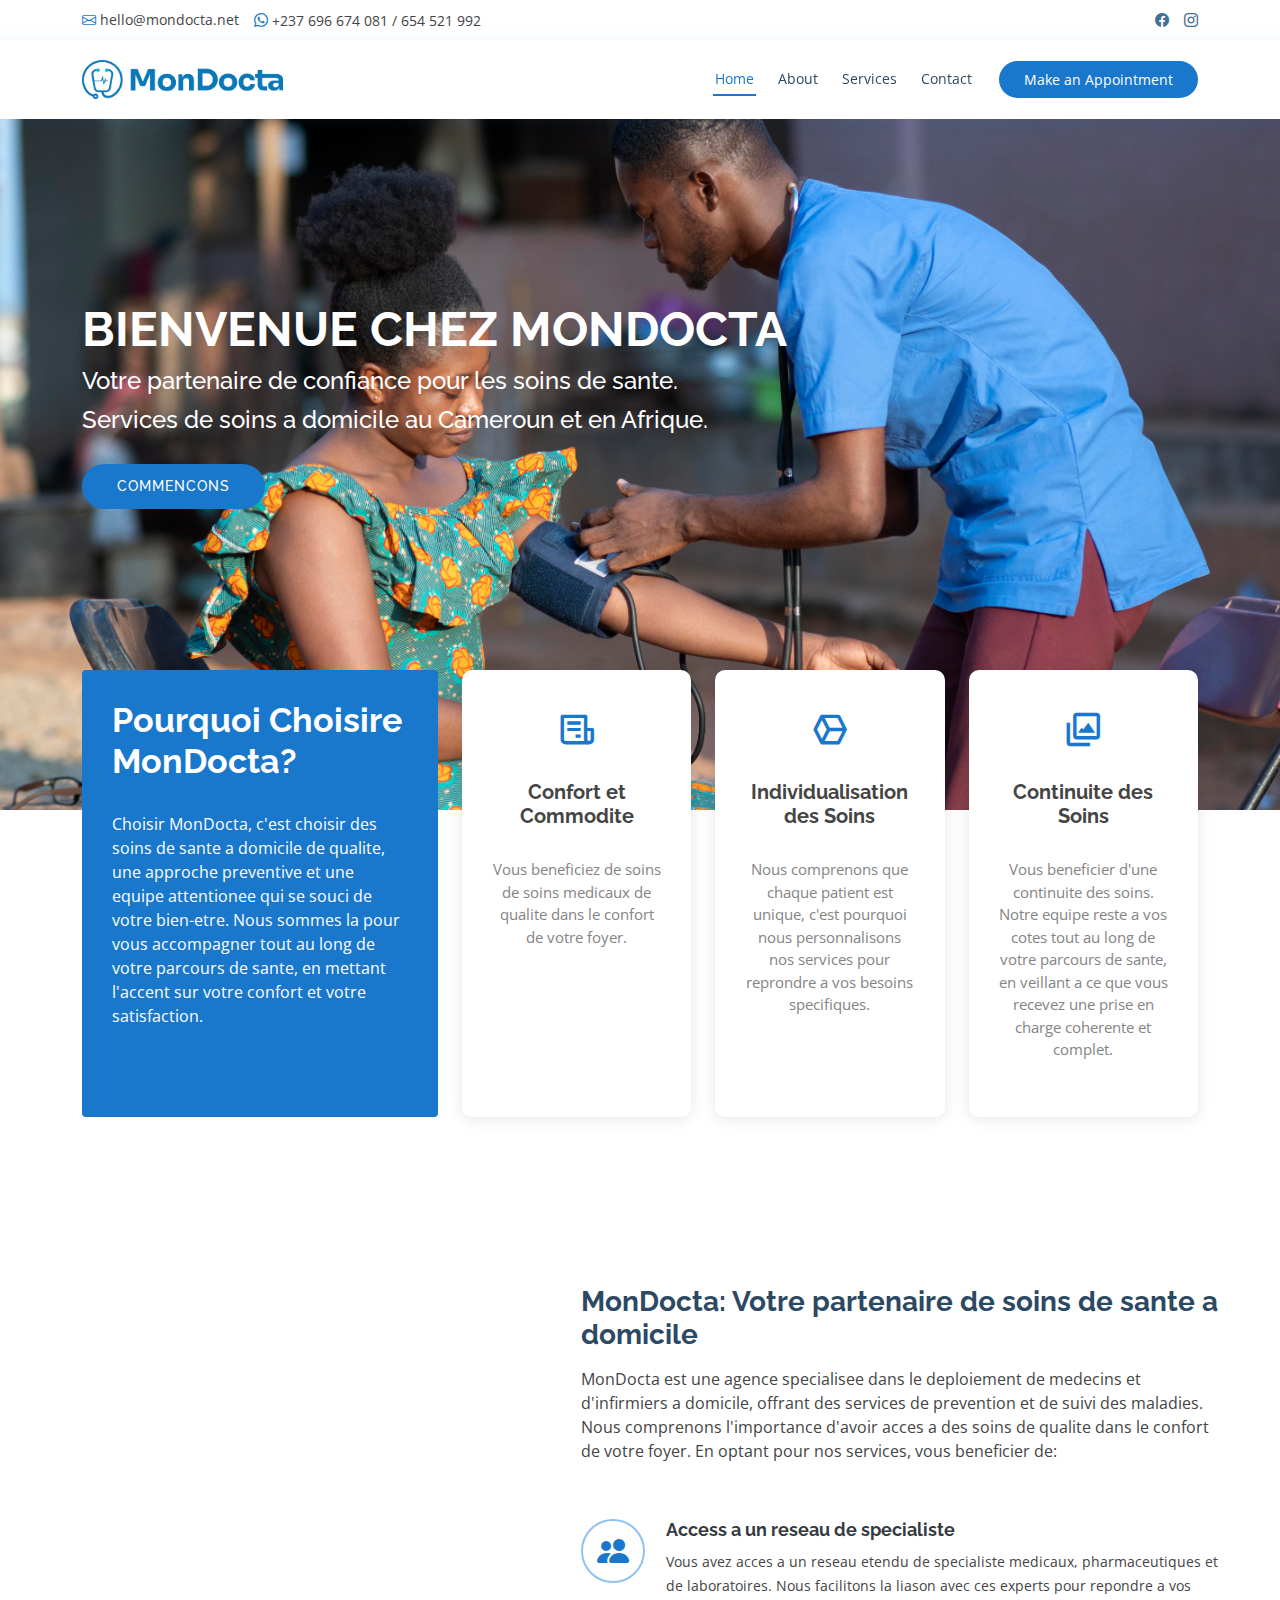
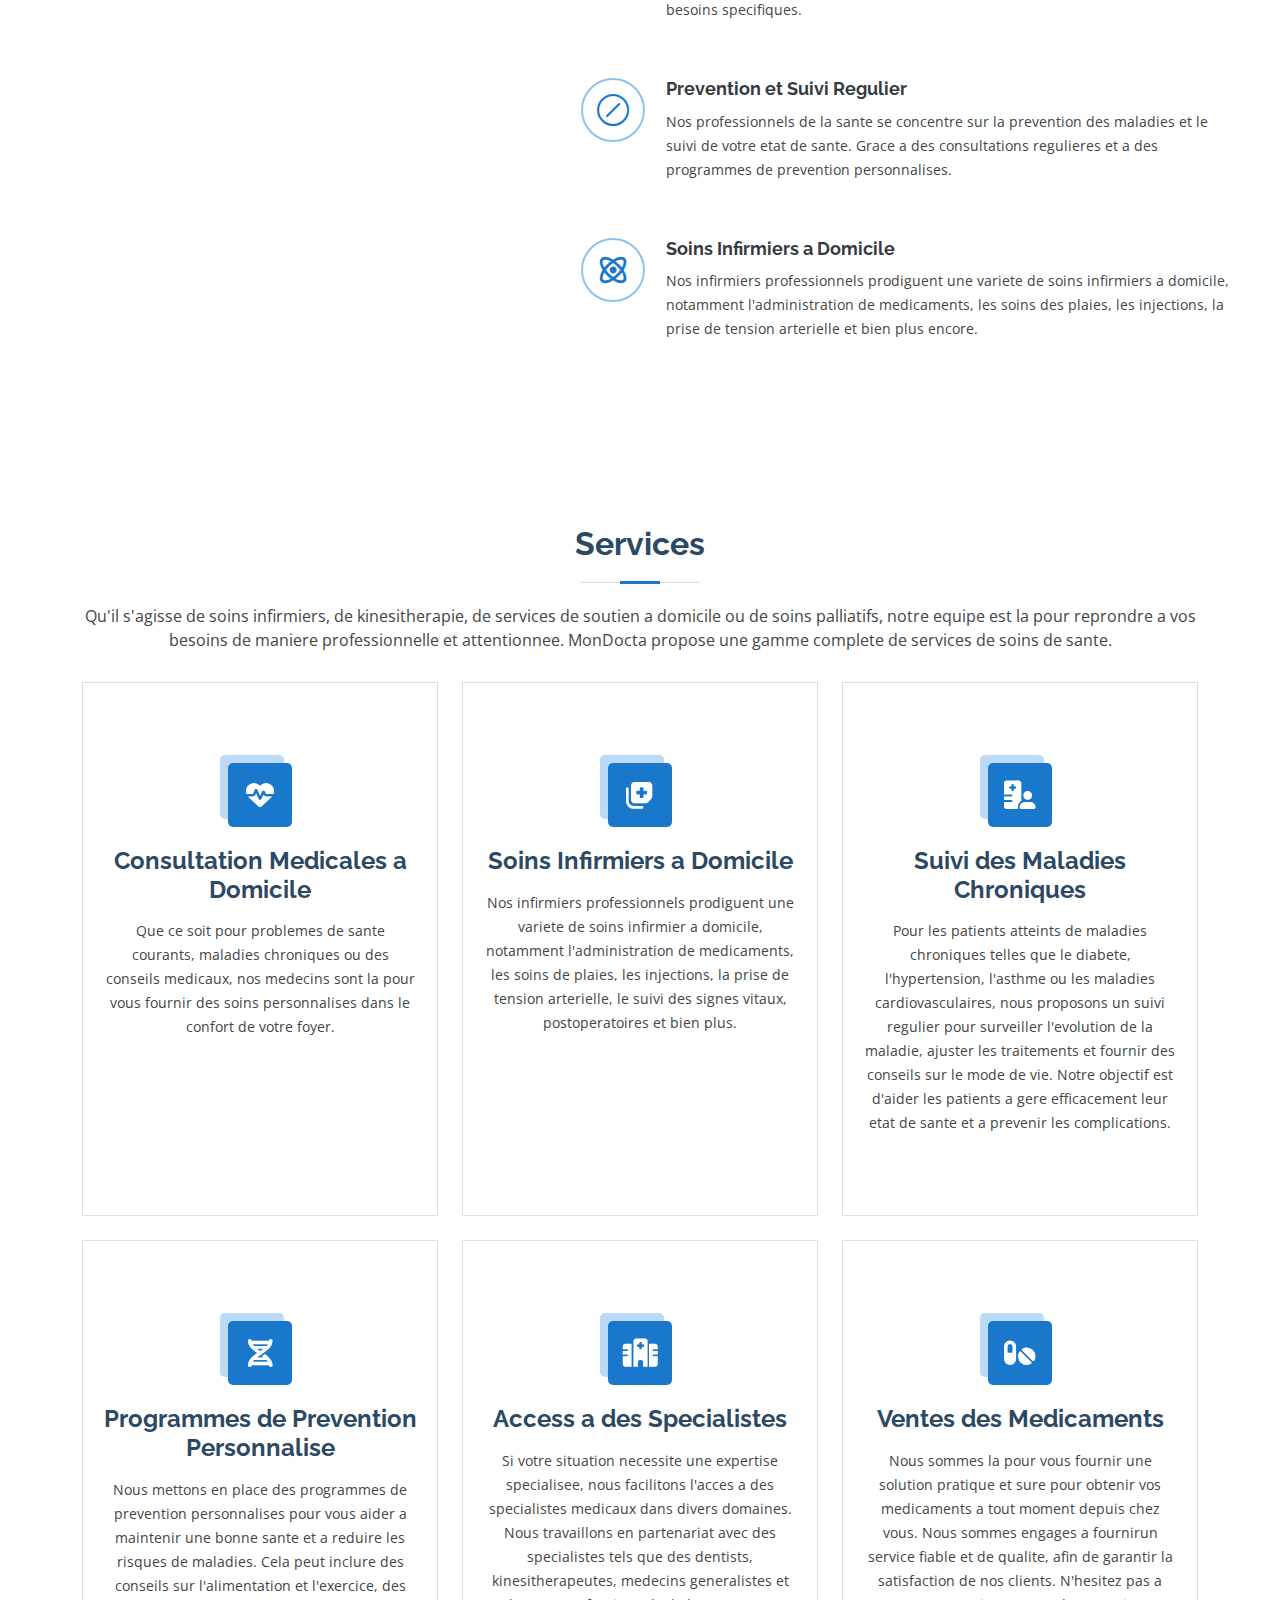
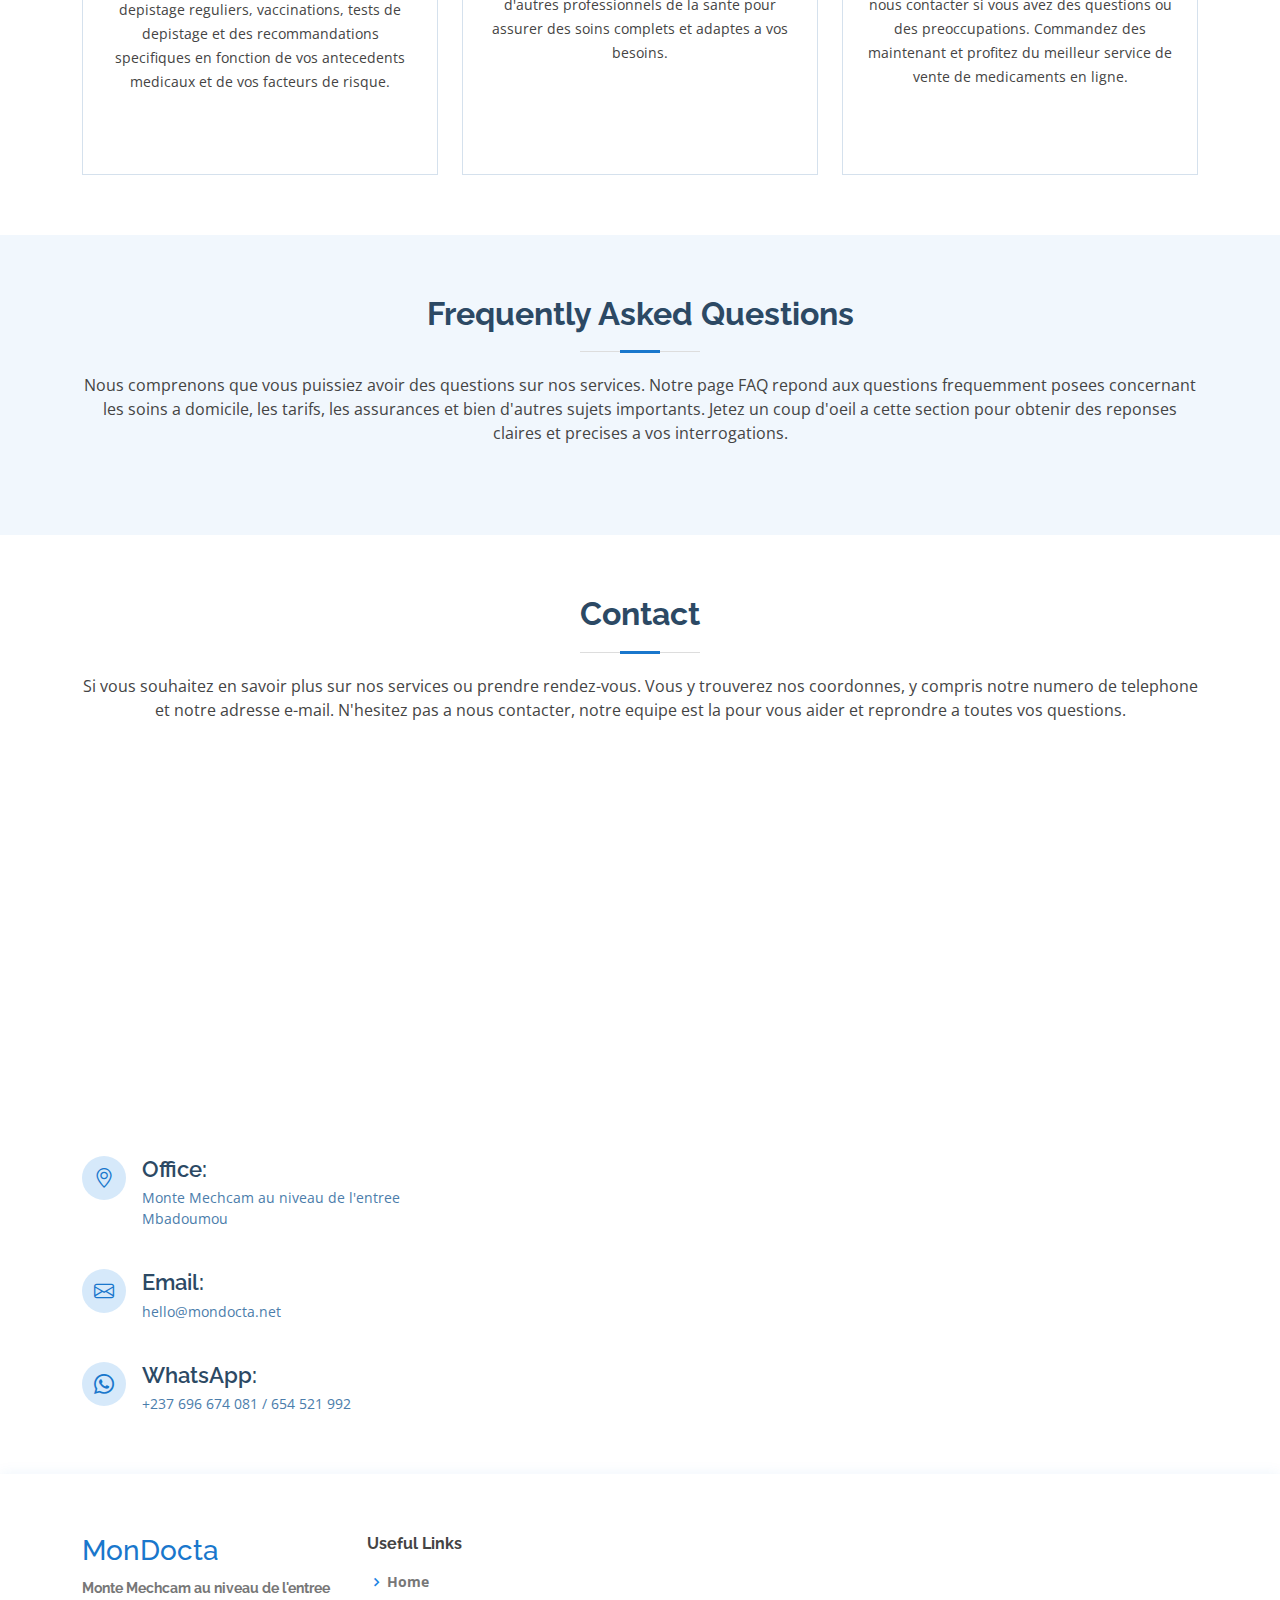
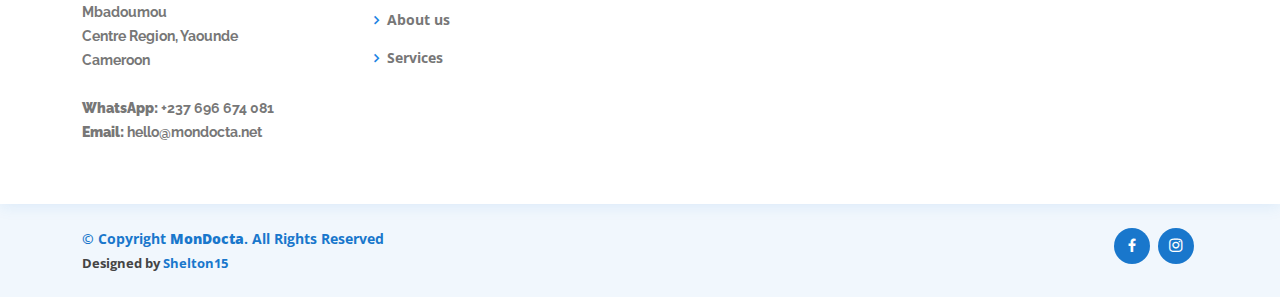
==== commit 76f75ee0: "numbers inverted" ====
--- a/index.html
+++ b/index.html
@@ -45,7 +45,7 @@
     <div class="container d-flex justify-content-between">
       <div class="contact-info d-flex align-items-center">
         <i class="bi bi-envelope"></i> <a href="mailto:hello@mondocta.net">hello@mondocta.net</a>
-        <i class="bi bi-whatsapp"></i> +237 654 521 992 / 696 674 081
+        <i class="bi bi-whatsapp"></i> +237 696 674 081 /  654 521 992
       </div>
       <div class="d-none d-lg-flex social-links align-items-center">
         <!--<a href="#" class="twitter"><i class="bi bi-twitter"></i></a>-->
@@ -857,7 +857,7 @@
               <div class="phone">
                 <i class="bi bi-whatsapp"></i>
                 <h4>WhatsApp:</h4>
-                <p>+237 654 521 992 / 696 674 081</p>
+                <p>+237 696 674 081 / 654 521 992</p>
               </div>
 
             </div>
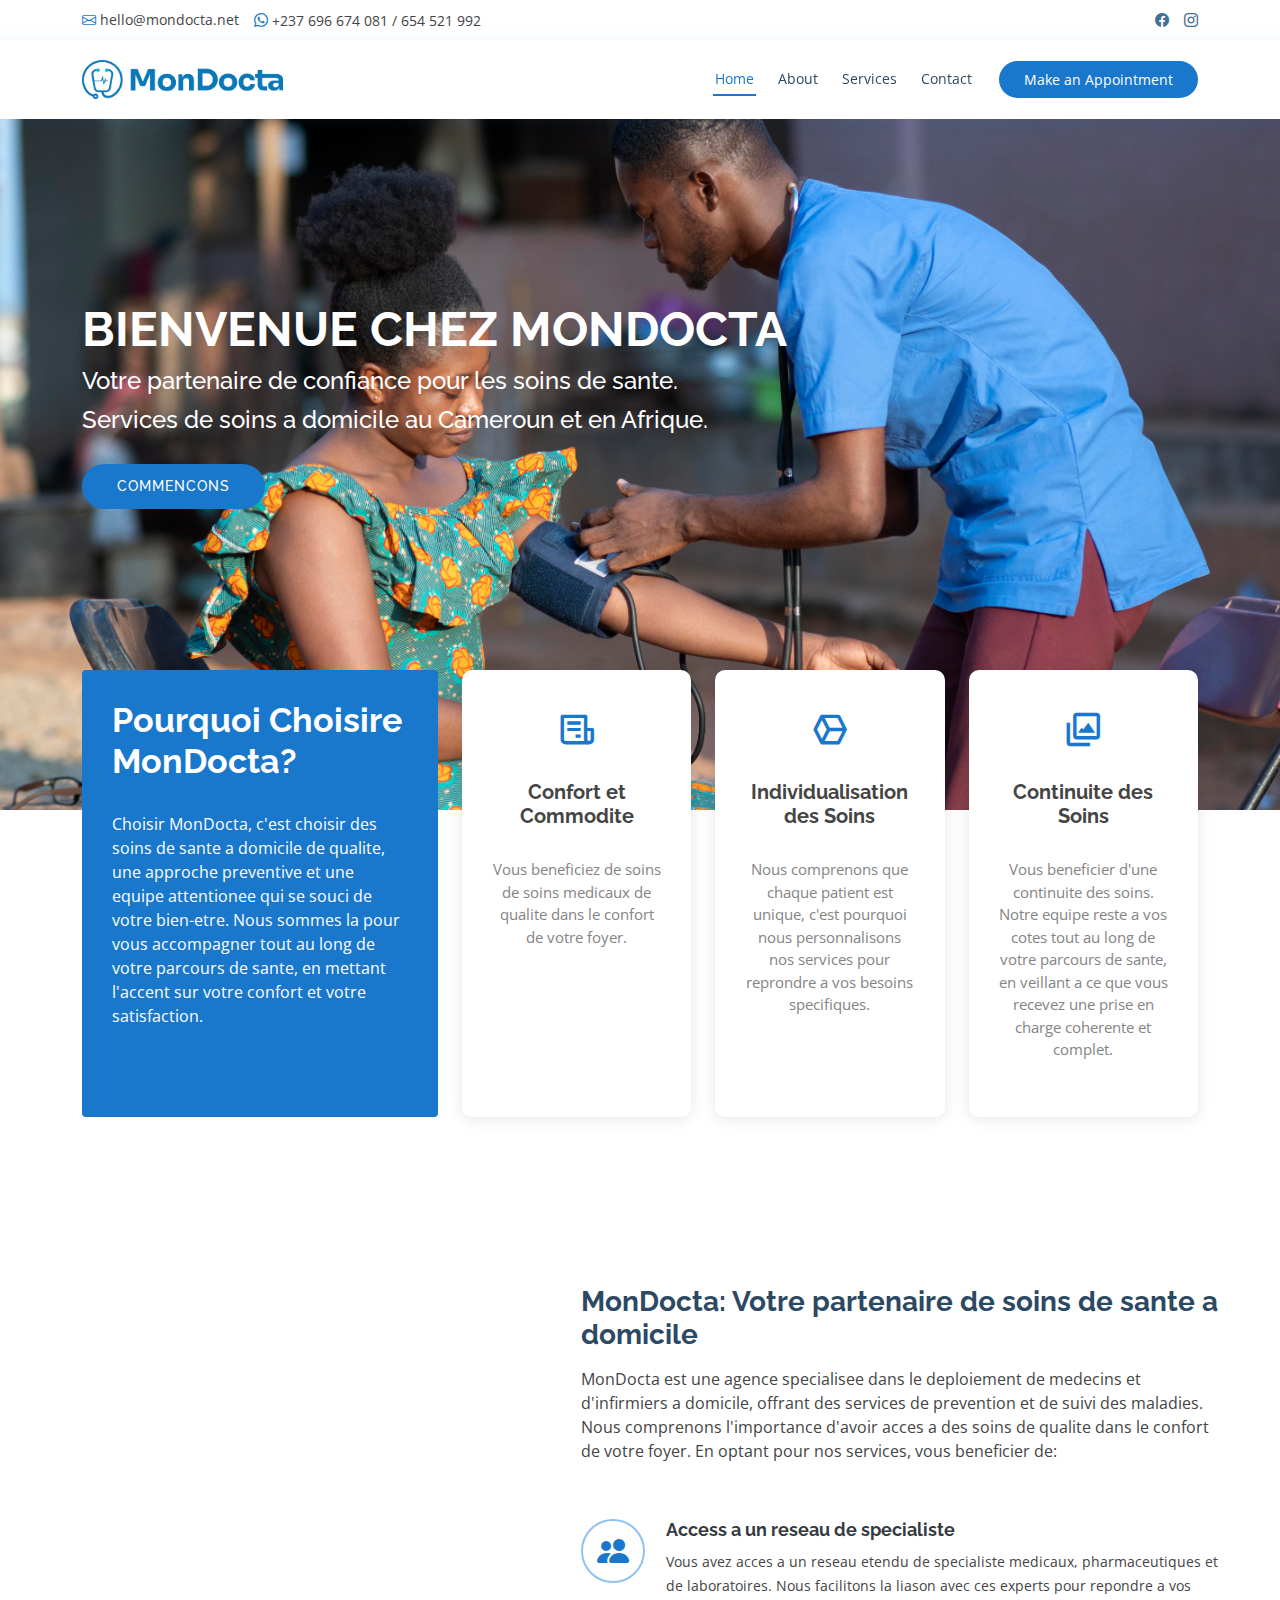
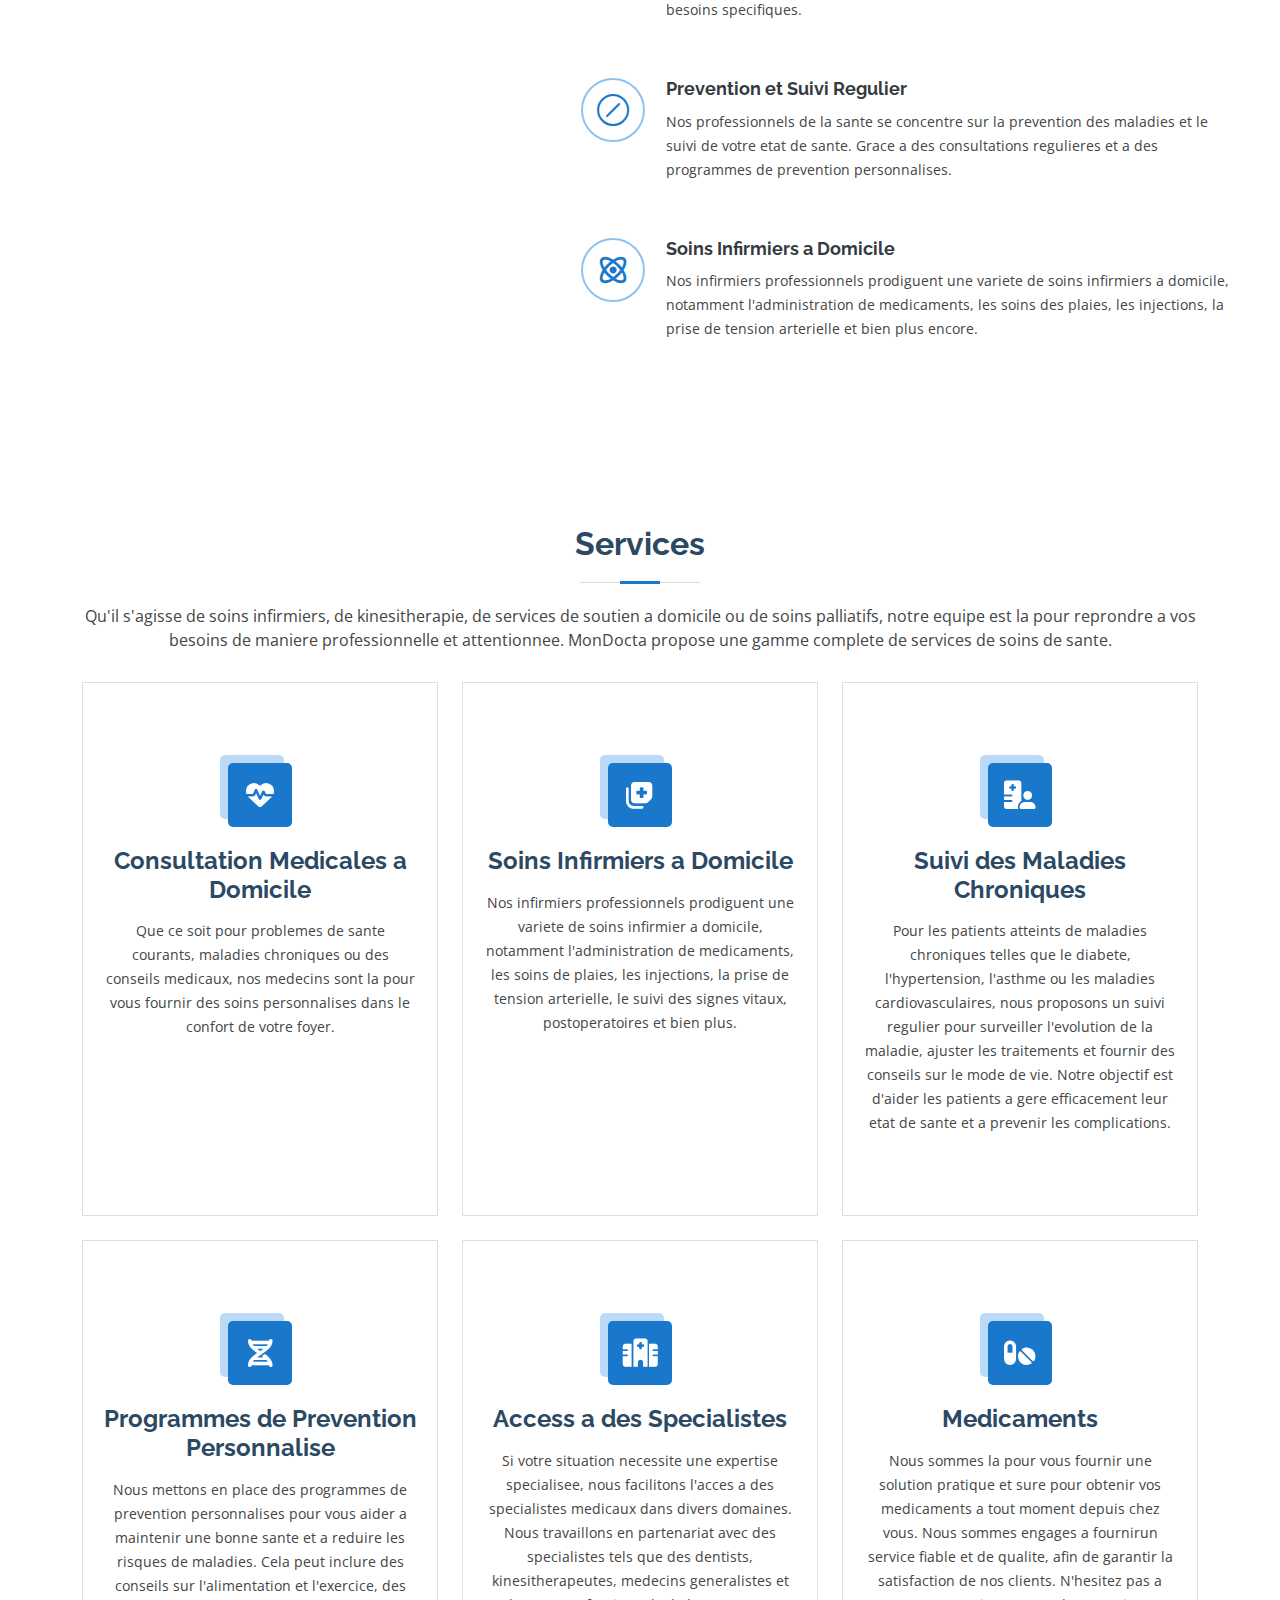
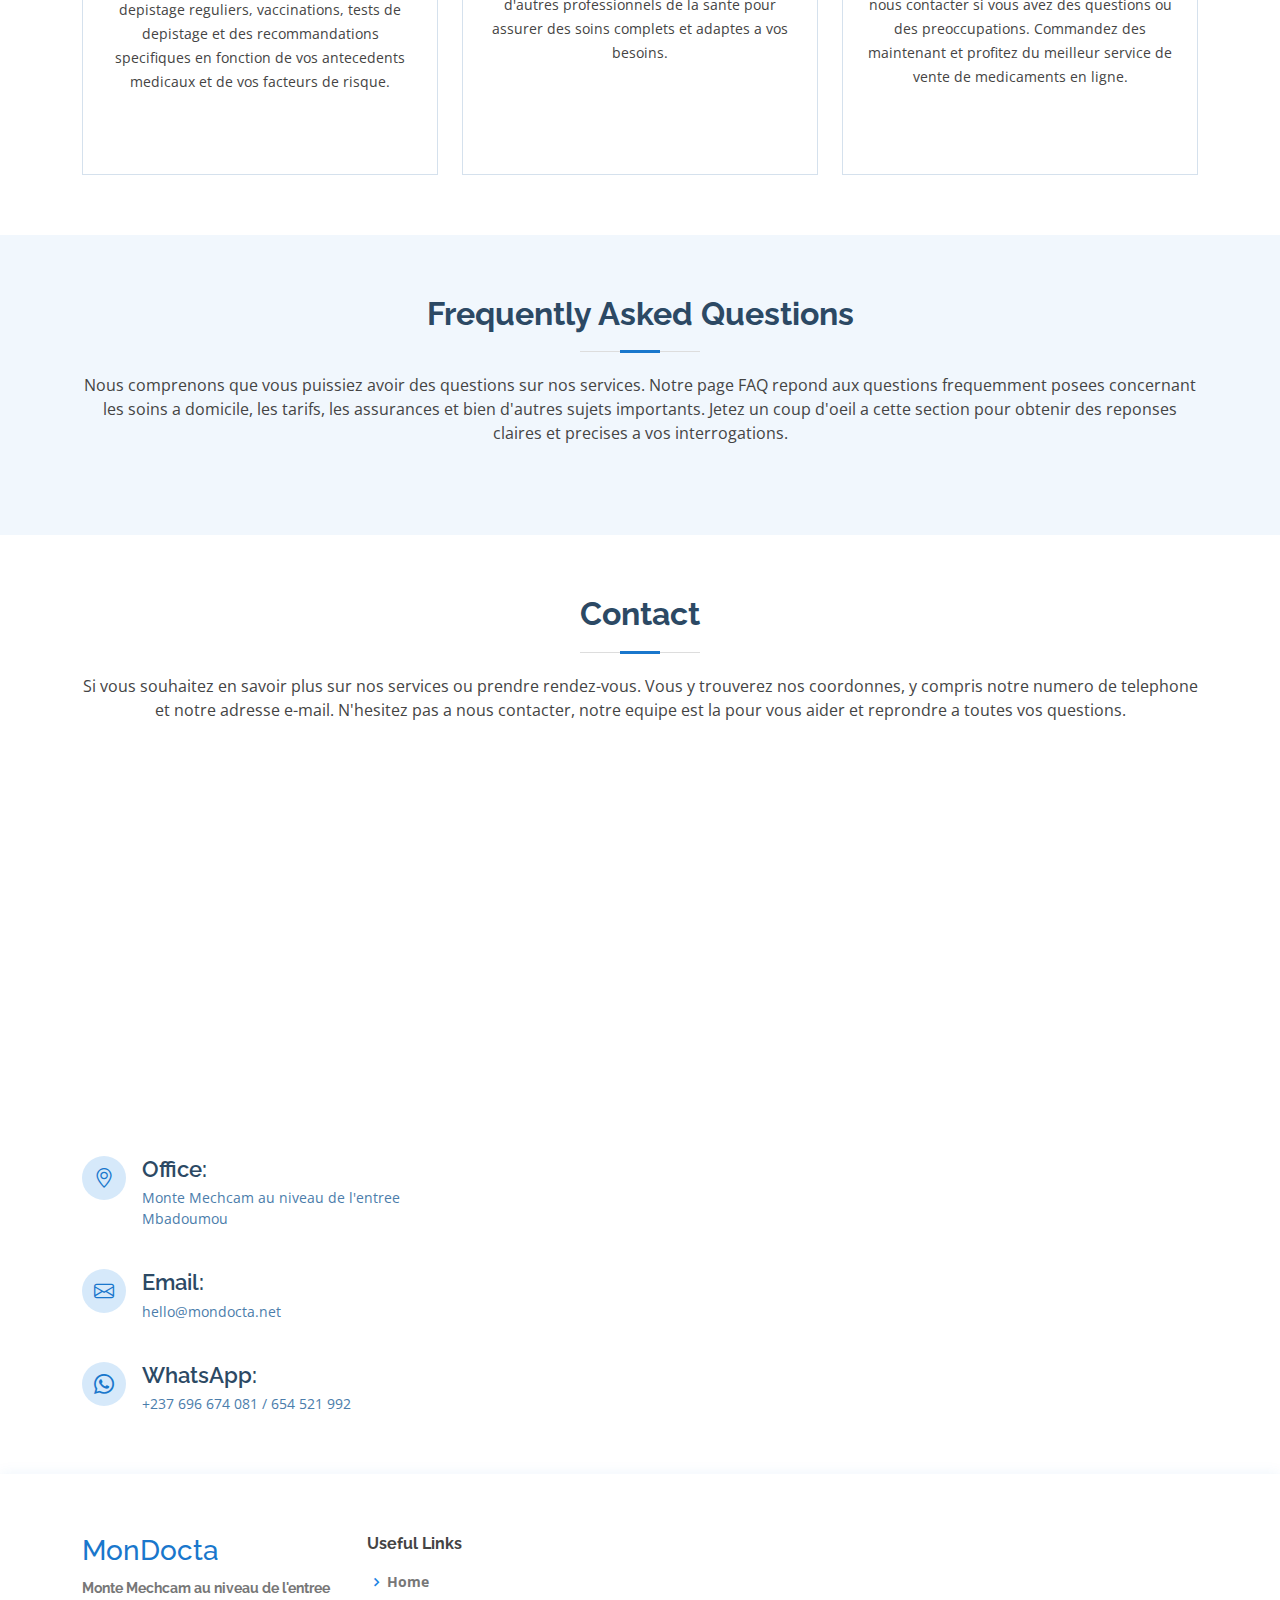
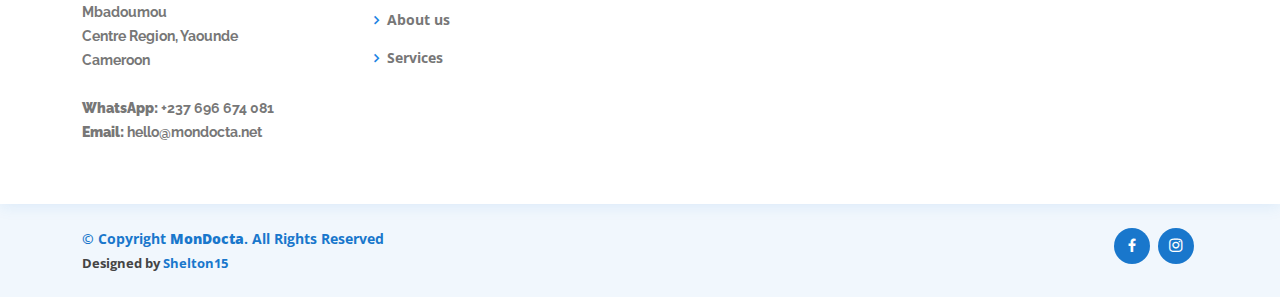
==== commit 135148cf: "..." ====
--- a/index.html
+++ b/index.html
@@ -324,7 +324,7 @@
           <div class="col-lg-4 col-md-6 d-flex align-items-stretch mt-4">
             <div class="icon-box">
               <div class="icon"><i class="fas fa-pills"></i></div>
-              <h4><a href="">Ventes des Medicaments</a></h4>
+              <h4><a href="">Medicaments</a></h4>
               <p>Nous sommes la pour vous fournir une solution pratique et sure pour obtenir vos medicaments a tout moment depuis chez vous. Nous
                 sommes engages a fournirun service fiable et de qualite, afin de garantir la satisfaction de nos clients. N'hesitez pas a nous 
                 contacter si vous avez des questions ou des preoccupations. Commandez des maintenant et profitez du meilleur service de vente de 
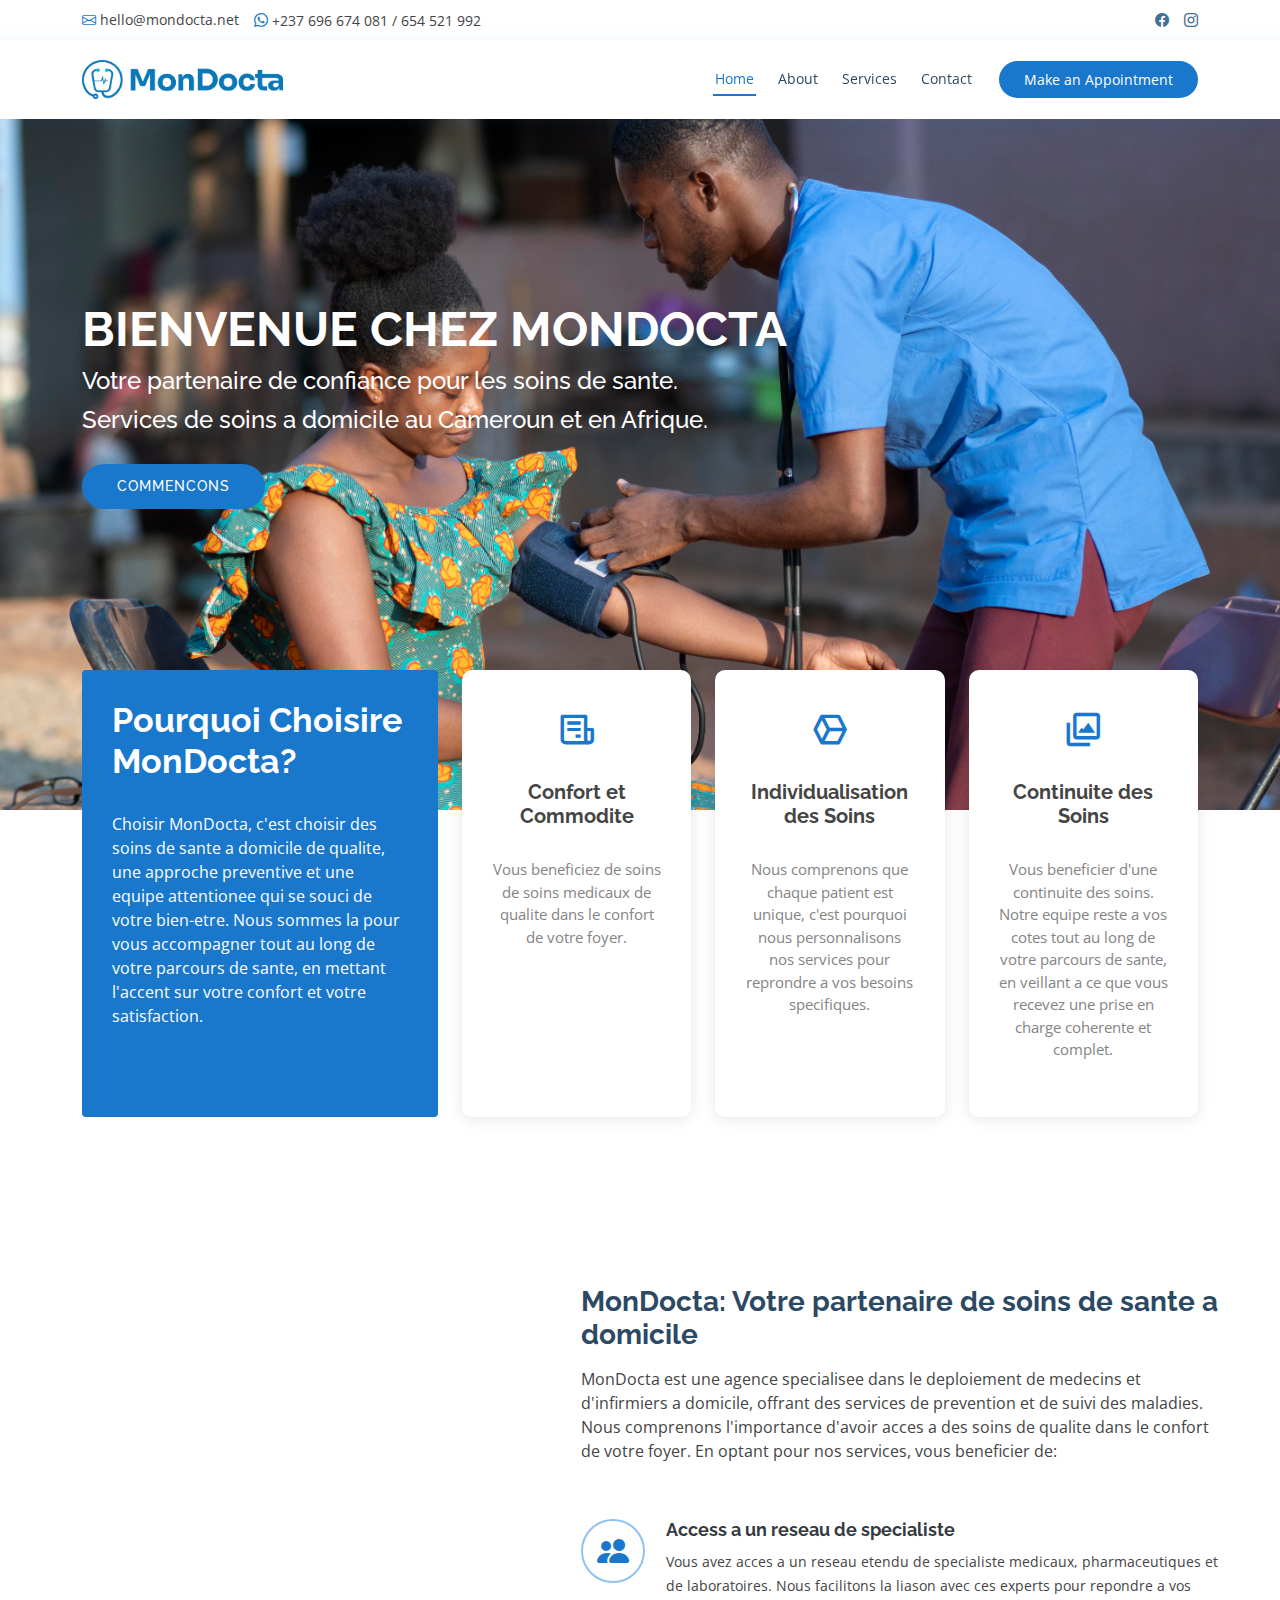
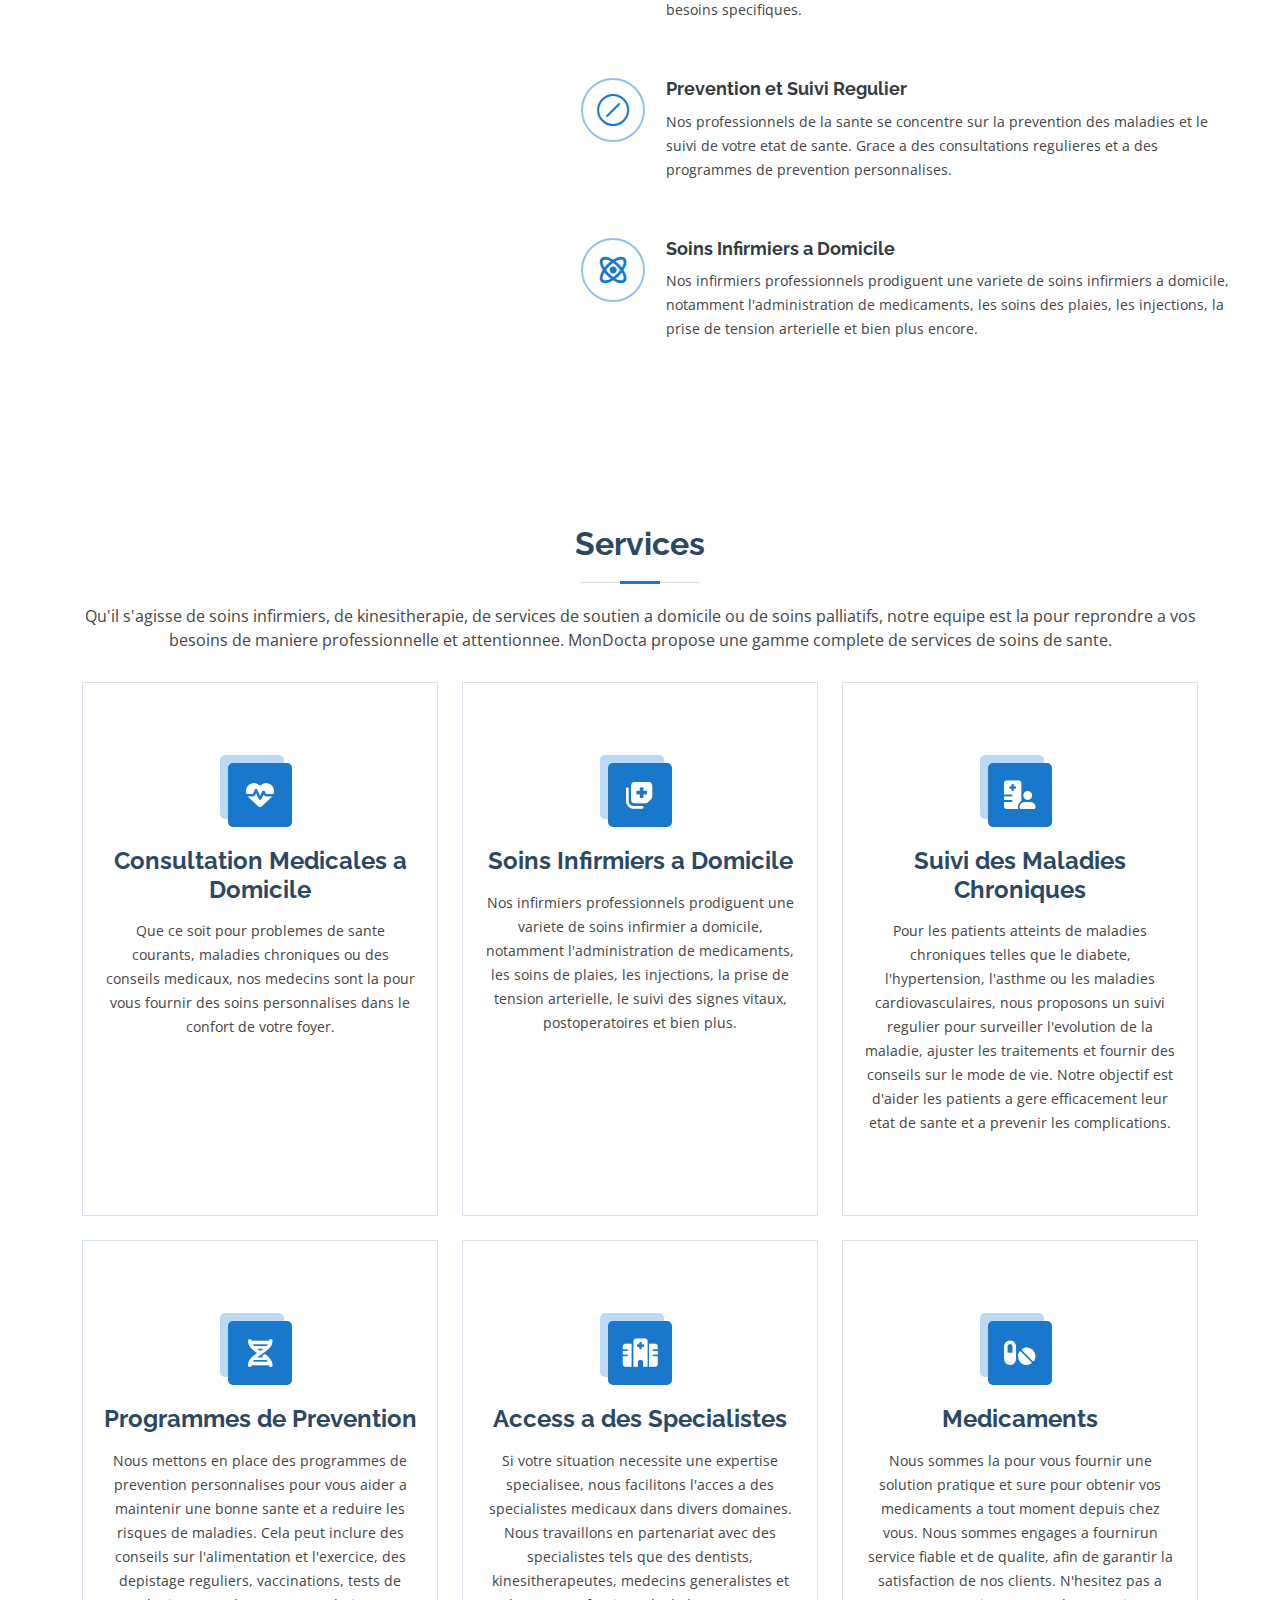
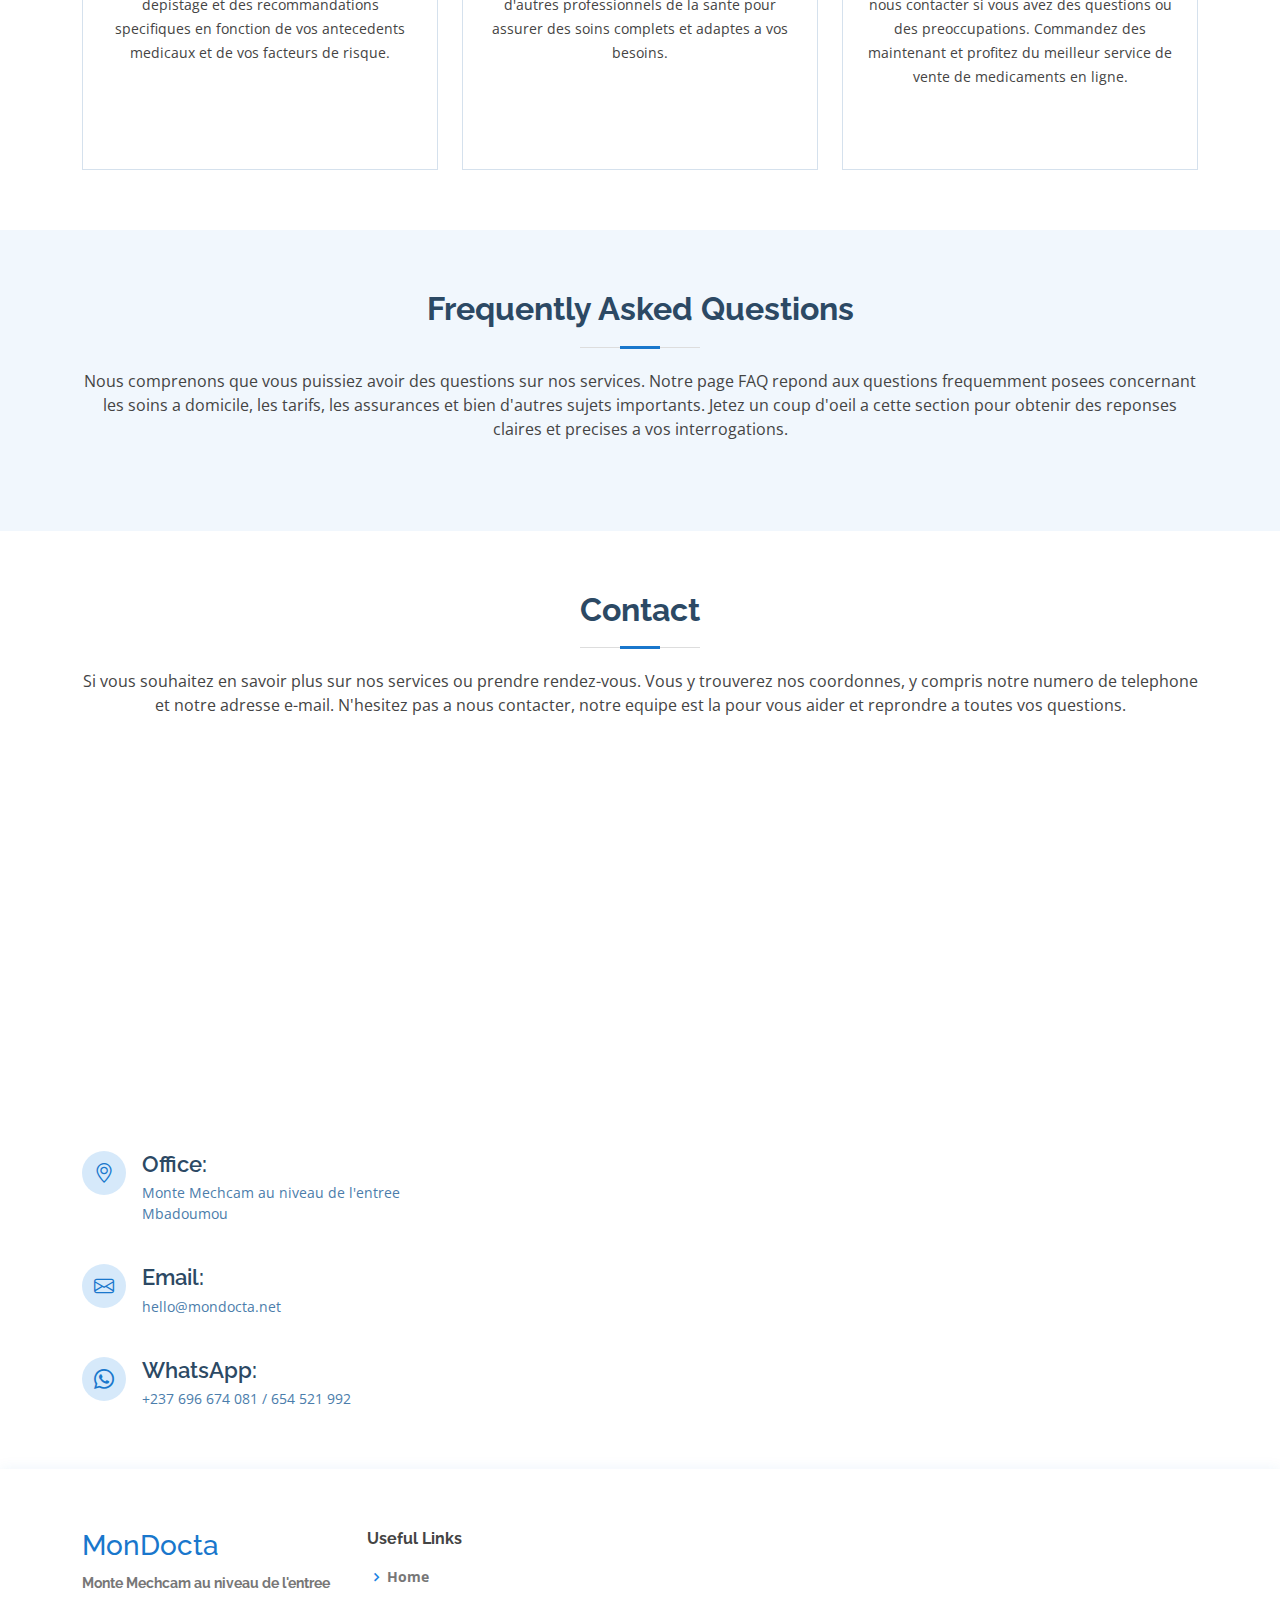
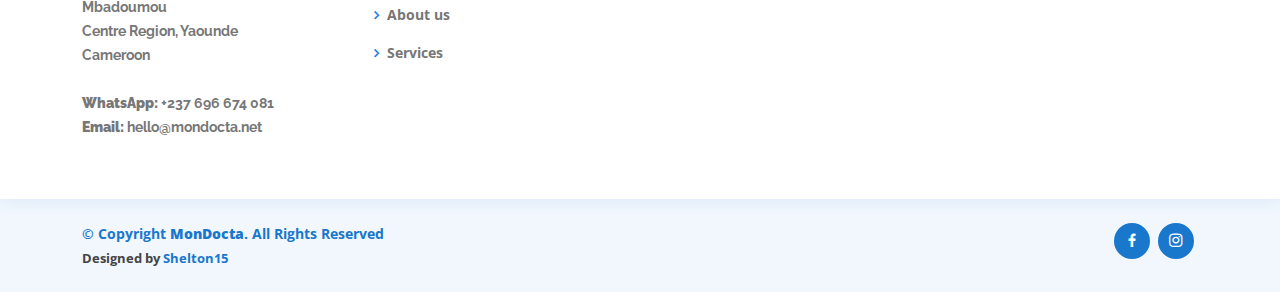
==== commit a6c816b9: "..." ====
--- a/index.html
+++ b/index.html
@@ -302,7 +302,7 @@
           <div class="col-lg-4 col-md-6 d-flex align-items-stretch mt-4">
             <div class="icon-box">
               <div class="icon"><i class="fas fa-dna"></i></div>
-              <h4><a href="">Programmes de Prevention Personnalise</a></h4>
+              <h4><a href="">Programmes de Prevention</a></h4>
               <p>Nous mettons en place des programmes de prevention personnalises pour vous aider a maintenir une bonne sante et a reduire les
                 risques de maladies. Cela peut inclure des conseils sur l'alimentation et l'exercice, des depistage reguliers, vaccinations, 
                 tests de depistage et des recommandations specifiques en fonction de vos antecedents medicaux et de vos facteurs de risque.
